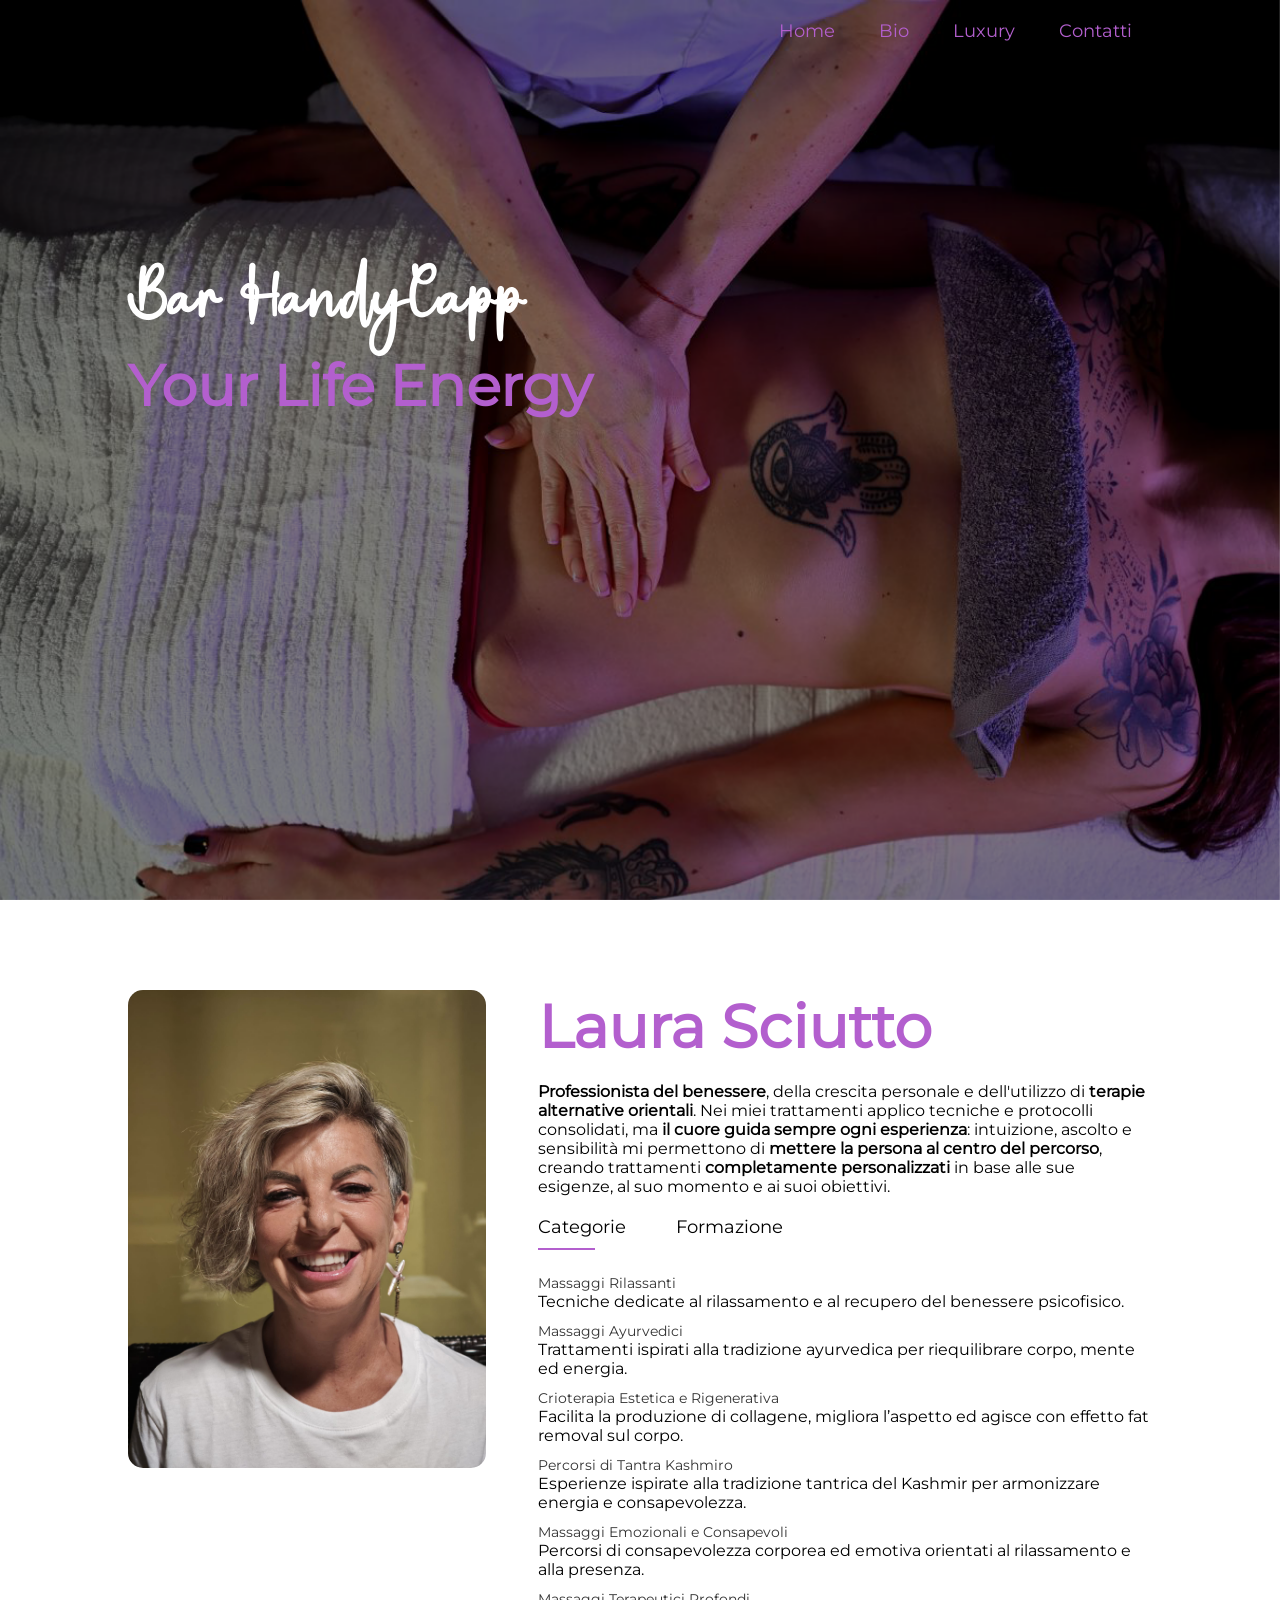
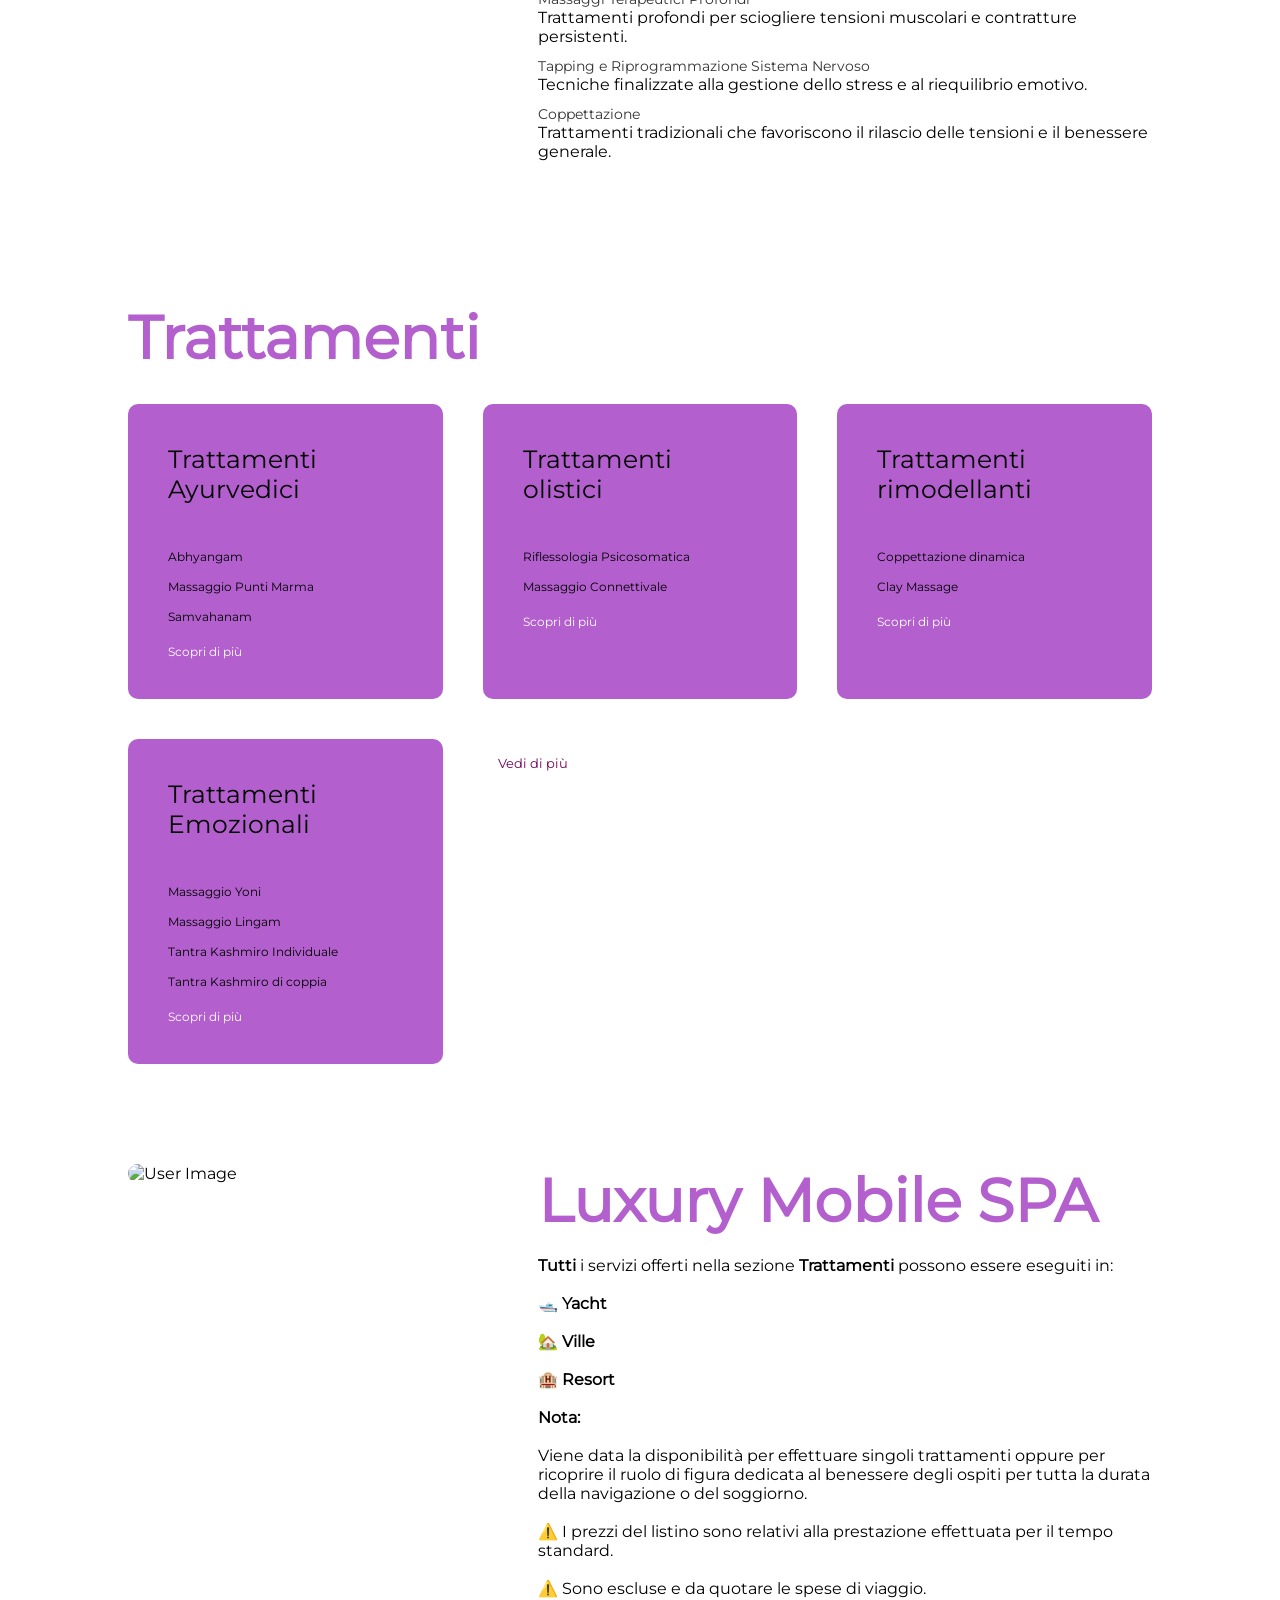
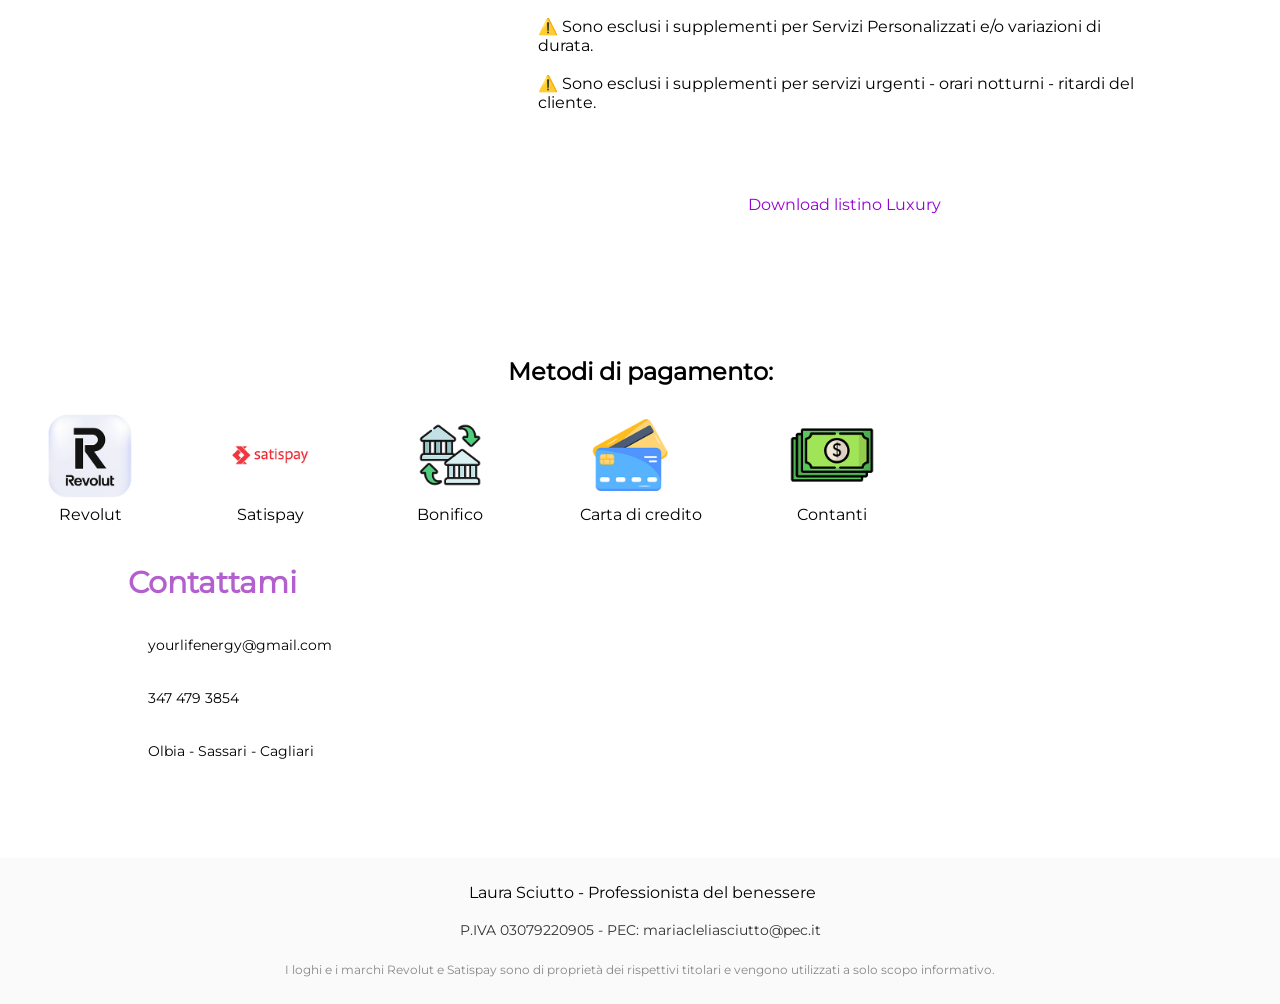
==== index.html @ 8a3b41c1 "w/ on homepage" ====
<!DOCTYPE html>
<html lang="en">
<head>
    <meta charset="UTF-8">
    <meta http-equiv="X-UA-Compatible" content="IE=edge">
    <meta name="viewport" content="width=device-width, initial-scale=1.0">
    <title>Your Life Energy</title>
    <link rel="stylesheet" href="style.css">
        
    

    <link rel="icon" type="image/png" href="Images/favicon_1.png"> 

    <!---  Icona Handycapp da inserire.    ------->




    

    <script src="https://kit.fontawesome.com/42a675b1a0.js" crossorigin="anonymous"></script>

    <!-----https://script.google.com/macros/s/AKfycbwk-vbpH_SJFjrexmiQl9piEc8U6StW-7xg4EYMIU-iuVLz2i0ReLtPKDWMqQ10nGd_sg/exec------->
</head>

<body>

  <!----- Header Start --------->
    <div id="header1">

        <!-- immagine di sfondo come nell'index -->
        <img src="Images/home_edit.png" loop="infinite" alt="background animation" class="background-image" />

        <div class="container">

            <nav class="navbar">
                <img src=" class=" alt="">
                <ul id="sidemenu">
                    <li><a href="index.html">Home</a></li>
                    <li><a href="index.html#about">Bio</a></li>
                    <li><a href="index.html#portfolio">Luxury</a></li>



                    <li><a href="#contact">Contatti</a></li>
                    <i class="fa-solid fa-xmark" onclick="closemenu()" "></i>
                </ul>
                <i class="fa-solid fa-bars" onclick="openmenu()"></i>
            </nav>

            <!-- titolo identico all'index con stessi font -->
            <div class="header-text">
                <p class="z10"></p>
                <h1 class="z10">
                    <span class="natural-title">Bar HandyCapp</span>
                    <span class="life-energy">Your Life Energy<br></span><br>
                </h1>
            </div>

        </div>

    </div>
    <!----- Header End --------->



                    <div id="about">
                        <div class="container">
                            <div class="row">
                                <div class="about-col-1">
                                    <img src="Images/laura.jpeg" alt="User Image">
                                </div>
                                <div class="about-col-2">
                                    <h1 class="subtitle">Laura Sciutto</h1> <br>
                                    <p>

<p><strong>Professionista del benessere</strong>, della crescita personale e dell'utilizzo di <strong>terapie alternative orientali</strong>. Nei miei trattamenti applico tecniche e protocolli consolidati, ma <strong>il cuore guida sempre ogni esperienza</strong>: intuizione, ascolto e sensibilità mi permettono di <strong>mettere la persona al centro del percorso</strong>, creando trattamenti <strong>completamente personalizzati</strong> in base alle sue esigenze, al suo momento e ai suoi obiettivi.</p>









                                    </p>
                                    <div class="tab-titles">
                                        <p class="tab-links active-link" onclick="opentab('skills')">Categorie</p>
                                        <!---
                                        <p class="tab-links" onclick="opentab('experience')">Esperienza</p>
                                            --->

                                        <p class="tab-links" onclick="opentab('education')">Formazione</p>
                                    </div>
                                    <div class="tab-contents active-tab" id="skills">
                                        <ul>
                                            <li><span>Massaggi Rilassanti</span><br>Tecniche dedicate al rilassamento e al recupero del benessere psicofisico.</li>
                                            
                                            <li><span>Massaggi Ayurvedici</span><br>Trattamenti ispirati alla tradizione ayurvedica per riequilibrare corpo, mente ed energia.</li>
                                            <li><span>Crioterapia Estetica e Rigenerativa</span><br>Facilita la produzione di collagene, migliora l’aspetto ed agisce con effetto fat removal sul corpo.</li>

                                        <li><span>Percorsi di Tantra Kashmiro</span><br>Esperienze ispirate alla tradizione tantrica del Kashmir per armonizzare energia e consapevolezza.</li>
                                            <li><span>Massaggi Emozionali e Consapevoli</span><br>Percorsi di consapevolezza corporea ed emotiva orientati al rilassamento e alla presenza.</li>
                                            <li><span>Massaggi Terapeutici Profondi</span><br>Trattamenti profondi per sciogliere tensioni muscolari e contratture persistenti.</li>
                                            <li><span>Tapping e Riprogrammazione Sistema Nervoso</span><br>Tecniche finalizzate alla gestione dello stress e al riequilibrio emotivo.</li>
                                            <li><span>Coppettazione</span><br>Trattamenti tradizionali che favoriscono il rilascio delle tensioni e il benessere generale.</li>


                                        </ul>
                                    </div>
                                 <!---   <div class="tab-contents" id="experience">
                                        <ul>
                                            <li><span>UI / UX</span><br>Video Making per 1, 2, 3</li>
                                            <li><span>Game Development</span><br>Sviluppo standalone di X titolo / App Interfaces</li>
                                            <li><span>Video Making</span><br>Designing Web / jhdfagajhfgb </li>
                                        </ul>
                                    </div>

                                    ---->
                                    <div class="tab-contents" id="education">
                                        <ul>
                                            <li><span>Accademia Yoga Scuola Olistica Ananda Ashram, Milano</span><br>Operatore Olistico Ayurvedico, 2024</li>
                                            <li><span>Scuola Professionale di Massaggi DIABASI, Udine</span><br>Attestato Massaggio Thailandese Tradizionale e Thai Oil, 2022</li>
                                            <li><span>Accademia Oligenesi, Reggio Emilia</span><br>Attestato di Riﬂessologia Psicosomaca, 2023</li>
                                            <li><span>Azienda ZoneRiﬂesse di formazione olisca, Vicenza</span><br>Attestato di Massaggio Connettivale come terapia Riﬂessogena, 2023</li>
                                            <li><span>Accademia di Kinesiologia & Institute of Cyberkinetics, Milano</span><br>Diploma di Kinesiologia, 2023 </li>
                                            <li><span>Dr.ssa Barbara Zanardo, Lecco</span><br>Attestato di Formazione come Lettore di Registri Akashici, di Primo e Secondo Livello, 2023</li>
                                            <li><span>Centro Formativo Venicia da Costa, Milano</span><br>Attestato per la Pratica di Legnoterapia, 2025</li>
                                            <li><span>Accademia italiana Massaggi, Milano</span><br>Attestato di Operatore con il metodo della Coppettazione, 2025</li>

                                            <li><span>Istituto Maithuna, Anghiara</span><br>Corsi di Formazione Tantra, 2025</li>

                                            <li><span>Istituto Animalistica di Anna La Malfa, Genova</span><br>Attestato di Art of Touch Massaggio Tantrico, 2025</li>
                                            <li><span>Accademia Alberto Valenza, Roma </span><br>Attestato di Operatore Clay Massage, 2025</li>
                                            <li><span>BMV Academy, Milano</span><br>Attestato di Body Girl Transformation Coach del Metodo Lumat, 2025</li>
                                            <li><span>Clinica Salubrious della Dr.ssa Sheena Dhaneesh a Vatkala, India</span><br>Attestato Punti Marma, 2026</li>

                                        </ul>
                                    </div>
                                </div>
                            </div>
                        </div>
                    </div>



                    <!----- // Services   ----->
                    <div id="services">
                        <div class="container">
                            <h1 class="subtitle">Trattamenti</h1>
                            <div class="services-list">
                    

                                <div>
                                    <i class="fa-solid fa-spa"></i>
                                    <h2>Trattamenti Ayurvedici</h2>
                                    <p>
                                        <span><br>Abhyangam</span><br />
                                          <span><br>Massaggio Punti Marma</span><br />

                                        <span><br>Samvahanam</span>

                                    



                                    </p>
                                    <a href="pages/trattamentiayurvedici1.html">Scopri di più</a>
                                </div>

                                <div>
                                    <i class="fa-solid fa-oil-can"></i>
                                    <h2>Trattamenti olistici</h2>
                                    <p>
                                        
                                         <span><br>Riflessologia Psicosomatica</span><br />

                                        <span><br>Massaggio Connettivale</span><br />



                                    </p>
                                            <a href="pages/trattamentiolistici.html">Scopri di più</a>                                
                                        </div>


                                <div>
                                    <i class="fa-solid fa-shapes"></i>
                                    <h2>Trattamenti rimodellanti</h2>
                                    <p>
                                        
                                        <span><br>Coppettazione dinamica</span><br />

                                        <span><br>Clay Massage</span>



                                    </p>
                                    <a href="pages/trattamentirimodellanti.html">Scopri di più</a>
                                </div>



                                 <div>
                                    <i class="fa-solid fa-heart"></i>
                                    <h2>Trattamenti Emozionali</h2>
                                    <p>
                                        <span><br>Massaggio Yoni</span><br />
                                        <span><br>Massaggio Lingam</span><br />
                                        <span><br>Tantra Kashmiro Individuale</span><br />
                                        <span><br>Tantra Kashmiro di coppia</span><br />
                                        

                                        
                                    
                                       
                               



                                    </p>
                                    <a href="pages/trattamentiemozionali.html">Scopri di più</a>
                                </div>


                                <a href="pages/services.html"> <button class="btn btn2">Vedi di più</button></a>
                            </div>
                        </div>
                    </div>

                          

                     <div id="portfolio">
                        
                        <div class="container">
                        <!--- <h1 class="subtitle">Trattamenti</h1> <br>   --->

                            <div class="row">
                                <div class="about-col-1">
                                <!----    <img src="https://media4.giphy.com/media/v1.Y2lkPTc5MGI3NjExMDM2b2tpdm4yOGtpNjM2ajllaDZjdzZzNHp0YTQ0NGMwZ3F0ZmhsYiZlcD12MV9pbnRlcm5hbF9naWZfYnlfaWQmY3Q9Zw/cVSvT9LBbPFaJhjDbG/giphy.gif" alt="User Image"> --->
                                <img src="https://media0.giphy.com/media/v1.Y2lkPTc5MGI3NjExMnRvempqcW9yYzNmdWs5ZzNkcnY0MnE2Y3lvOG45enZxNmZnMDY5ZCZlcD12MV9pbnRlcm5hbF9naWZfYnlfaWQmY3Q9Zw/8rpeqB1r9T0OQZ7Vj2/giphy.gif" alt="User Image">

                                </div>
                                <div class="about-col-2">
                                    <h1 class="subtitle">Luxury Mobile SPA</h1> <br>
                                    <p>

<p><strong>Tutti</strong> i servizi offerti nella sezione <strong>Trattamenti</strong> possono essere eseguiti in: <br><br>
🛥️ <strong>Yacht</strong><br><br>
🏡 <strong>Ville </strong><br><br>
🏨 <strong>Resort</strong><br><br>

        <div class="massage-section"><strong>Nota:</strong></div> <br>
        Viene data la disponibilità per effettuare singoli trattamenti oppure per ricoprire il ruolo di figura dedicata al benessere degli ospiti per tutta la durata della navigazione o del soggiorno. <br><br>

                <div class="massage-content">
⚠️ I prezzi del listino sono relativi alla prestazione effettuata per il tempo standard.<br><br>
⚠️ Sono escluse e da quotare le spese di viaggio.<br><br>
⚠️ Sono esclusi i supplementi per Servizi Personalizzati e/o variazioni di durata.<br><br>
⚠️ Sono esclusi i supplementi per servizi urgenti - orari notturni - ritardi del cliente.<br><br>



                                     <a href="/PDF/Brochure Trattamenti Luxury.pdf" download class="btn">Download listino Luxury</a>


        </div>
          








</p>

</p>
                             
                           
                                 <!---   <div class="tab-contents" id="experience">
                                        <ul>
                                            <li><span>UI / UX</span><br>Video Making per 1, 2, 3</li>
                                            <li><span>Game Development</span><br>Sviluppo standalone di X titolo / App Interfaces</li>
                                            <li><span>Video Making</span><br>Designing Web / jhdfagajhfgb </li>
                                        </ul>
                                    </div>

                                    ---->
                             
                                </div>
                            </div>
                        </div>
                    </div>






                             <!-- Software Slideshow --> 
                              <br>    
                <footer>
                    <section>
                    <div class="footer-links">
                        <h1 class="footer h2 ">Metodi di pagamento:</h1><br>
                    </div>
                    <!-- slide animata di immagini --> 
                    <div class="scrolling-container">
                      <div class="scrolling-track">
                        <div class="image-item">
                          <img src="Icons/Revolut-1.png" alt="1" />
                          Revolut
                        </div>
                        <div class="image-item" data-tooltip="Descrizione 2">
                            <img src="Icons/satispay-logo-1.png" alt="1" />
                            Satispay
                            
                        </div>
                        <div class="image-item" data-tooltip="Descrizione 3">
                            <img src="Icons/bank-transfer-2.png" alt="1" />
                           Bonifico
                        </div>
                        <!-- Duplicato per loop fluido -->
                        <div class="image-item" data-tooltip="Descrizione 1">
                            <img src="Icons/atm-card-1.png" alt="1" />
                            Carta di credito
                        </div>
                        <div class="image-item" data-tooltip="Descrizione 2">
                            <img src="Icons/dollar-1.png" alt="1" />
                            Contanti
                            
                        </div>
                      
                      </div>
                    </div>
            
                    
                  </section>
                  </footer>
<!------
                   

                    <div id="portfolio">
                        <div class="container">
                            <h1 class="subtitle">Programmi</h1>
                            <div class="work-list">
                                <div class="work">
                                    <img src="https://media0.giphy.com/media/v1.Y2lkPTc5MGI3NjExNzNod2lnenJ6Nzc5MDE4bmp0dWlta3dkYXh3NGNldWduMWFyazh0eCZlcD12MV9pbnRlcm5hbF9naWZfYnlfaWQmY3Q9Zw/NAonDNXoRM4BVS7SyS/giphy.gif">
                                    <div class="layer">
                                        <h3>Simbiotic Echoes</h3>
                                        <p>Installazione Interattiva</p>
                                        <a href="/pages/simbiotic-echoes.html"><i class="fa-solid fa-eye"></i></a>
                                    </div>
                                </div>
                                <div class="work">
                                    <img src="https://media0.giphy.com/media/v1.Y2lkPTc5MGI3NjExd2puY3B6ZmwxbTZ4bWczczdtZ2lhdmw1MWlucmxmZnNwZTE1Z3F0byZlcD12MV9pbnRlcm5hbF9naWZfYnlfaWQmY3Q9Zw/WAhe5kvEyuHBqxwzqY/giphy.gif">
                                    <div class="layer">
                                        <h3>Progetto ICARUS</h3>
                                        <p>Oggetto Interattivo</p>
                                        <a href="/pages/icarus-project.html"><i class="fa-solid fa-eye"></i></a>

                                    </div>
                                </div>
                                <div class="work">
                                    <img src="https://media0.giphy.com/media/v1.Y2lkPTc5MGI3NjExZjg1MXcwMzZzbzA2b3UwazVwZ2tuOXc4aGRvM2ZmMzFjaHkzZWVvMCZlcD12MV9pbnRlcm5hbF9naWZfYnlfaWQmY3Q9Zw/kfnCq2CClzSy2XgJ6Z/giphy.gif">
                                    <div class="layer">
                                        <h3>SAMURAI VR</h3>
                                        <p>Progetto su Meta Quest 2</p>
                                        <a href="/pages/samurai-vr.html"><i class="fa-solid fa-eye"></i></a>

                                    </div>
                                </div>


                                  <div class="work">
                                    <img src="https://media0.giphy.com/media/v1.Y2lkPTc5MGI3NjExZjg1MXcwMzZzbzA2b3UwazVwZ2tuOXc4aGRvM2ZmMzFjaHkzZWVvMCZlcD12MV9pbnRlcm5hbF9naWZfYnlfaWQmY3Q9Zw/kfnCq2CClzSy2XgJ6Z/giphy.gif">
                                    <div class="layer">
                                        <h3>SAMURAI VR</h3>
                                        <p>Progetto su Meta Quest 2</p>
                                        <a href="/pages/samurai-vr.html"><i class="fa-solid fa-eye"></i></a>

                                    </div>
                                </div>


                             <div class="work">
                                    <img src="https://media3.giphy.com/media/v1.Y2lkPTc5MGI3NjExMjNtZ3M2aXIzNW5tZWQ1ZjdvY3c0c29qeTB5ZHlxZnJqODBiaWk5NyZlcD12MV9pbnRlcm5hbF9naWZfYnlfaWQmY3Q9Zw/fHIVKLvASQGaeFILGX/giphy.gif">
                                    <div class="layer">
                                        <h3>Once Upon a Planet</h3>
                                        <p>Gioco 2D</p>
                                        <a href="index13.html"><i class="fa-solid fa-eye"></i></a>

                                    </div>
                                </div>
              
                            


                         

                            </div>
                            <!----- // Button  
                            <a href="/pages/portfolio.html" class="btn">Scopri di più</a>
                        <!----    <a href="#header1" class="btn">Torna su</a>   ----->

                        </div>
                    </div>




    
   

                    <!----- // Contact   ----->
                    <!----- // Contact left  ----->

                    <div id="contact">
                        <div class=" container">
                            <div class="row">
                                <div class="contact-left">
                                    <h1 class="subtitle subtitle3">Contattami</h1>
                                    <p><i class="fa-solid fa-envelope"></i> <a class="btnphone" href="mailto:yourlifenergy@gmail.com">yourlifenergy@gmail.com</a></p>
                                    <p><i class="fa-brands fa-whatsapp"></i><a class="btnphone" href="https://wa.me/3474793854"target="_blank">347 479 3854</a></p>


                                      <p><i class="fa-solid fa-location-dot"></i> <a class="">Olbia - Sassari - Cagliari</a></p>

                                    <div class="social-icons">
                                        <a href="https://www.facebook.com/maria.sciutto?locale=it_IT"><i class="fa-brands fa-facebook"></i></a>
                                    <!---    <a href=""><i class="fa-brands fa-twitter"></i></a>  -->
                                        <a href="https://www.instagram.com/laurettasciutto/"><i class="fa-brands fa-instagram"></i></a>
                                     <!----  <a href="https://www.linkedin.com/in/fausto-rabatti-758404223/"><i class="fa-brands fa-linkedin"></i></a> --->

                                    </div>

                                    <i class=""></i>
                                    <!----- //file download button (optional) ----->
                                    <!----- <a href="Images/work-3.png" download class="btn btn2">Download</a> ----->
                                </div>

                                <!----- // Contact right  ----->
                                <!---
                                <div class="contact-right">
                                    <form>
                                        <input type="text" name="Name" placeholder="Your Name" required>
                                        <input type="email" name="email" placeholder="Your E-mail" required>
                                        <textarea name="Message" rows="6" placeholder="Your Message"></textarea>
                                        <button type="submit" class="btn btn2">Submit</button>
                                    </form>
                                </div>
                                ---->
                          
                            </div>

                        </div>



                   

                     <div class="copyright">
    <p><i class="fa-solid fa-spa"></i> Laura Sciutto - Professionista del benessere</p> 
    <br>
    <span class="dati-contatto">P.IVA 03079220905 - PEC: mariacleliasciutto@pec.it</span>
    <br>
    <span class="disclaimer-marchi">I loghi e i marchi Revolut e Satispay sono di proprietà dei rispettivi titolari e vengono utilizzati a solo scopo informativo.</span>
</div>
                    

                        
                    

                    </div>
                    <!----- // Fine Contact   ----->





                    <!----- // Script change tab   ----->
                    <script>
                        var tablinks = document.getElementsByClassName("tab-links");
                        var tabcontents = document.getElementsByClassName("tab-contents");

                        function opentab(tabname) {
                            for (tablink of tablinks) {
                                tablink.classList.remove("active-link");
                            }

                            for (tabcontent of tabcontents) {
                                tabcontent.classList.remove("active-tab");
                            }

                            event.currentTarget.classList.add("active-link");
                            document.getElementById(tabname).classList.add("active-tab");
                        }
                    </script>

                    <script>

                        var sidemenu = document.getElementById("sidemenu");
                        function openmenu() {
                            sidemenu.style.right = "0";


                        }
                        function closemenu() {
                            sidemenu.style.right = "-200px";

                           
                        }


                    </script>


   


</body>
</html>
---- style.css ----
@font-face {
    font-family: 'Billabong';
    src: url('Fonts/billabong/Billabong.otf') format('opentype');
    font-weight: normal;
    font-style: normal;
}

@font-face {
    font-family: 'Montserrat';
    src: url('Fonts/Montserrat/static/Montserrat-Regular.ttf') format('woff2');
    font-weight: 400;
    font-style: normal;
}

* {
	margin: 0;
	padding: 0;
	font-family: 'Montserrat', sans-serif;
	
	box-sizing: border-box;
}
html 
{

scroll-behavior: smooth;

}

body {
	background: #ffffff;
	color: #000000;
	
}

@keyframes fadeInUp {
	from {
		opacity: 0;
	}

	to {
		opacity: 1;
	}
}

.custom-slideshow {
	position: relative;
	max-width: 800px;
	margin: auto;
	z-index: 1;
  }
  
  .custom-slideshow .custom-slide {
	display: none;
  }
  
  .custom-slideshow .custom-slide img {
	width: 100%;
	vertical-align: middle;
  }
  
  .custom-slideshow .custom-prev,
  .custom-slideshow .custom-next {
	cursor: pointer;
	position: absolute;
	top: 50%;
	transform: translateY(-50%);
	padding: 16px;
	color: white;
	font-weight: bold;
	font-size: 18px;
	background-color: rgba(0, 0, 0, 0.5);
	user-select: none;
	z-index: 10;
  }
  
  .custom-slideshow .custom-prev {
	left: 0;
	border-radius: 0 3px 3px 0;
	transition: background-color 0.3s ease, color 0.3s ease;

  }
  .custom-slideshow .custom-prev:hover,
.custom-slideshow .custom-next:hover {
  background-color: rgba(255, 255, 255, 0.8);
  color: rgb(0, 0, 0);
}
  
  .custom-slideshow .custom-next {
	right: 0;
	border-radius: 3px 0 0 3px;
  }

      #slide-info {
      margin-top: 1em;
      font-family: sans-serif;
    }
    #slide-subtitle {
      font-size: 1em;
      color: #888888;
      margin-bottom: 0.2em;
    }
    #slide-description {
      font-size: 1.2em;
      font-weight: bold;
	  margin-right: auto;
	  margin-left: auto;
    }
	.slide-description p {
  line-height: 1.5;
  max-width: 600px;
  margin-bottom: 1em;
}



.background-image {
	z-index: 0;
	position: absolute;
	width: 100%;
	height: 100%;
	object-fit: cover;
	opacity: 0;
	animation: fadeInUp 1.5s both;
}

.z10 {
	position: relative;
	z-index: 1;

}

.header-text h1 span.natural-title {
    font-family: 'Billabong', 'Yellowtail', cursive;
    font-size: 1.1em;
    display: block;
    color: #ffffff;
    letter-spacing: 2px;
}

.header-text h1 span.life-energy {
	font-family: 'Montserrat';

    font-size: 0.95em;
    display: block;
    color: #b35fce;
    margin-top: 8px;
    outline: none;
    border-bottom: 1px dashed transparent;
    transition: border-color 0.3s;
    cursor: text;
}

#header1 {
	width: 100%;
	height: 100vh;
	background-size: cover;
	background-position: center;
}
#header2 {
	width: 100%;
	height: 100vh;
	background-size: cover;
	background-position: center;
}
#header3 {
	width: 100%;
	height: 100vh;
	background-size: cover;
	background-position: center;
}
.container {
	padding: 10px 10%;

}

nav {
	display: flex;
	align-items: center;
	justify-content: space-between;
	position: relative;
	flex-wrap: wrap;
}

.logo
{
	width: 140px;

}
nav ul li
{
	display: inline-block;
	list-style: none;
	margin: 10px 20px;

}
	nav ul li a
	
	{
		color: #b35fce;
		text-decoration: none;
		font-size: 18px;
		position: relative;

	}
		nav ul li a::after
		{
content: '';
width: 0;
height: 2px;
background: #ffffff;
position: absolute;
left: 0;
bottom: -12px;
transition: 0.3s;
		}
		nav ul li a:hover::after
		
		{
width: 100%;

		}
.header-text
{
	margin-top: 20%;
	font-size: 28px;

}
	.header-text h1 {
		font-size: 60px;
		margin-top: 20px;
		margin-left: 0px;
	}

	.header-text h1 span {
		color: #90108a;
	}

.header1-text {
	margin-top: 20%;
	font-size: 28px;
}
	.header1-text h1 {
		font-size: 60px;
		margin-top: 20px;
		margin-left: 0px;
	}

		.header1-text h1 span {
			color: #000000;
			
		}


.header2-text {
	margin-top: 20%;
	font-size: 28px;
}

	.header2-text h1 {
		font-size: 60px;
		margin-top: 20px;
		margin-left: 0px;
	}

		.header2-text h1 span {
			color: #5b5b5b;
			
		}

#about
{
	padding: 80px 0;
	color: #000000;



}
.row
{
	display: flex;
	justify-content: space-between;
	flex-wrap: wrap;

}
.about-col-1
{
	flex-basis: 35%;
}
.about-col-1 img
{
	width: 100%;
	border-radius: 15px;

}
.about-col-2 
{
	//padding: 50px 0;
	flex-basis: 60%;

}
.subtitle

{
	font-size: 60px;
	font-weight: 600;
	color: #b35fce;

}
.tab-titles
{
display: flex;
margin: 20px 0 35px;

}
.tab-links
{
	margin-right: 50px;
	font-size: 18px; 
	font-weight: 500;
	cursor: pointer;
	position: relative;
}

	.tab-links::after
	{
		content: '';
		width: 0;
		height: 2px;
		background: #b35fce; 
		position: absolute;
		left: 0;
		bottom: -12px;
		transition: 0.3s;
	}
.tab-links.active-link::after 
{
	width: 65%;

}
.tab-contents ul li
{
	list-style: none;
	margin: 10px 0;
}
.tab-contents ul li span {
		color: #343434;

		font-size: 14px;
	}
.tab-contents
{
	display: none;

}
.tab-contents.active-tab {
		display: block; 

	}

/*/--------   services*/

#services
{
	padding: 30px 0; 

}

.services-list
{
	display: grid; 
	grid-template-columns: repeat(auto-fit, minmax(250px,1fr));
	grid-gap: 40px;
	margin-top: 30px;

}
	.services-list div {
	    background: #b35fce;
		padding: 40px;
		font-size: 12px;
		font-weight: 300;
		border-radius: 10px;
		transition: background 0.5s, transform 0.5s;
	}
	.services-list div i
	{
		font-size: 28px;
		margin-bottom: 30px;
		

	}
		.services-list div h2
		{
			font-size: 25px;
			font-weight: 500;
			margin-bottom: 30px;
		}
		.services-list div a
		{
			text-decoration:none; 
			color: #ffffff;
			font-size: 12px;
			margin-top: 20px;
			display: inline-block;

		}
		.services-list div:hover {

		background: #9403d2;
		color:#ffffff;
			transform: translateY(-15px);
		}
		.services-list div img 
		{

			transform: scale(1.3);
		}
		/*/--------   portfolio ---- work*/
		#portfolio {
			padding: 50px 0;
		}


		.massage-card,
.massage-card * {
    box-sizing: border-box;
}

/* BLOCCA MARGINI IMPAZZITI */
.massage-card p,
.massage-card div {
    margin-top: 0;
    margin-bottom: 8px;
}

/* EVITA SPACING VERTICALE ECCESSIVO */
.massage-card {
    line-height: 1.45;
}

/* BR NON DEVE CREARE SPAZIO VISIVO */
.massage-card br {
    line-height: 0;
}





.work-list {
	display: grid;
	grid-template-columns: repeat(auto-fit, minmax(250px,1fr));
	grid-gap: 40px;
	margin-top: 50px;
}
.work
{
	border-radius: 10px;
	position: relative;
	overflow: hidden;
	
}
	.work img
	{
		width: 100%;
		border-radius: 10px;
		display: block;
		transition: transform 0.5s;
	}
.layer
{
	width: 100%;
	height: 0%;
	background: linear-gradient(rgba(0,0,0,0.6), #5b5b5b);
	border-radius: 10px;
	position: absolute;
	left: 0;
	bottom: 0;
	overflow: hidden;
	display: flex;
	align-items: center;
	justify-content: center;
	flex-direction: column;
	padding: 0 40px;
	text-align:center;
	font-size: 14px;
	transition: height 0.3s;
}
.layer h3
{
	font-weight: 500;
	margin-bottom: 20px;


}
.layer a
{
	margin-top: 20px;
	color: #ff0000;
	text-decoration: none;
	font-size: 18px;
	line-height: 60px;
	background: #000000;
	width: 60px;
	height: 60px;
	border-radius: 50%;
	opacity: 85%;
	text-align: center;
}
.work:hover img
{
	transform: scale(1.3);

}

.work:hover .layer 
{
	height: 100%;

}
/*/--------   Buttons*/

.btn 
{
display: block;
margin: 50px auto;
width: fit-content;
border: none;
//border: 1px solid #b6ff00;
padding: 14px 50px;
border-radius: 6px;
text-decoration:none;
color: #9403d2;
transition: background 0.3s;
}



	.btn:hover
	{
		
		background: none;
		text-decoration:underline;
	}

	.btn.btn1 {
		display: outline-block;
		background: none;
		color: #5d33b7;
		border: none;
		margin-top: -20px;
		transition: transform 0.5s;
	}

		.btn.btn1:hover {
			display: inline-block;
			transform: translateY(-1px);
		}

	.btn.btn2 {
		display: inline-block;
		background: none;
		border: none;
		transition: transform 0.5s;
		margin-top: 2px;
		margin-left: -35px;
		color:#750258;
	}

		.btn.btn2:hover {
			display: inline-block;
			transform: translateY(-1px);
			background: none;
			border-radius: 60px;
		}
.form .btn2 {
	padding: 14px 60px;
	font-size: 18px;
	margin-top: 5px;
	cursor: pointer;

}

.btnphone 
{
	color: #000000;
border: none;
//border: 1px solid #b6ff00;

border-radius: 6px;
text-decoration:none;
transition: background 0.3s;


}
.btnphone:hover
{
	color: #c205a3;
	background: none;
	text-decoration:underline;
}


/*/-------- Contact ----------*/
.subtitle.subtitle3 
{
	font-size: 30px;
	color: #b35fce;

}
.contact-left 
{
	font-size: 14px;
	flex-basis: 35%;

}
.contact-left p
{

	margin-top: 35px;
}
	.contact-left p i {
		color: #000000;
		margin-right: 20px;
		font-size: 14px;
	}
.contact-right
{

	flex-basis: 60%;
	
}
.contact-right form
{
	width: 100%;

}
form input, form textarea

{
	width: 100%;
	border: 0;
	outline: none;
	background: #1e1e1e;
	padding: 15px;
	margin: 10px 0;
	color: #ffffff;
	font-size: 14px;
	border-radius: 6px;

}


.social-icons
{
	margin-top: 30px;
	margin-bottom: 20px;

}
.social-icons a {
	text-decoration: none;
	font-size: 20px;
	margin-right: 15px;
	color:#464646;
	display: inline-block;
	transition: transform 0.5s;
}
	.social-icons a:hover
	{
		color: #d900c3;
		transform: translateY(-5px);

		
	}

.copyright {
	width: 100%;
	text-align: center;
	padding: 25px 0;
	background: #fafafa;
	font-weight:300;
	margin-top: 20px;
}
.copyright i 
{
	padding-right:5px;
	color: #b35fce;
;


}

.copyright .dati-contatto {
    font-size: 0.9rem;       /* Leggermente più piccolo del testo base */
    color: #333333;          /* Grigio scuro, quasi nero */
    font-weight: 500;        /* Leggermente in grassetto per leggibilità */
    display: block;          /* Assicura che vada a capo correttamente */
}

/* Stile specifico per il disclaimer legale marchi */
.copyright .disclaimer-marchi {
    font-size: 0.75rem;      /* Molto piccolo (circa 10-12px a seconda del base) */
    color: #888888;          /* Grigio medio/chiaro per non distrarre */
    font-weight: 400;        /* Peso normale */
    display: block;
    margin-top: 4px;         /* Un piccolo spazio extra di separazione opzionale */
    line-height: 1.4;        /* Migliore leggibilità anche se piccolo */
}



footer {
	position: relative;
	overflow: visible;
	text-align: center;
	
	}

.footer h2 
{
	margin-bottom: 30px;
}
	
	.scrolling-container {
	width: 100%;
	overflow-x: hidden;
	  overflow-y: hidden;
	position: relative;
	z-index: ;
	margin-bottom:30px;
	}
	
	.scrolling-track {
	display: flex;
	animation: scrollLeft 20s linear infinite;
	width: fit-content;
	}
	
	.image-item {
	position: relative;
	margin: 0 40px;
	flex-shrink: 0;
	z-index: 1;
	}
	
	.image-item img {
	height: 100px;
	width: auto;
	transition: transform 0.3s;
	display: block;
	}
	
	/* Hover zoom */
	.image-item:hover img {
	transform: scale(1.1);
	}
	
	
  
	#custom-tooltip {
	position: fixed;
	background-color: #333;
	color: rgb(142, 9, 9);
	padding: 6px 10px;
	font-size: 13px;
	border-radius: 6px;
	white-space: nowrap;
	pointer-events: none;
	opacity: 0;
	transition: opacity 0.2s ease;
	z-index: 9999;
	}
	
	#custom-tooltip::after {
	content: "";
	position: absolute;
	bottom: -6px;
	left: 50%;
	transform: translateX(-50%);
	border-width: 6px;
	border-style: solid;
	border-color: #333 transparent transparent transparent;
	}
	
	/* Animazione loop continuo */
	@keyframes scrollLeft {
	0% {
	  transform: translateX(100%);
	}
	100% {
	  transform: translateX(-100%);
	}
	}



/*/--------   Css for small screens*/

nav .fa-solid 
{

	display:none;

}
@media only screen and (max-width: 700px)
{



	#header {

	}
	.header-text
	{
		margin-top: 100%;
		font-size: 16px;
	}
	.header-text h1 
	{
		font-size: 28px;
	}
	#header1 {
	}

	.header1-text {
		margin-top: 100%;
		font-size: 16px;
	}

		.header1-text h1 {
			font-size: 28px;
		}
	#header2 
	{

	}

	.header2-text {
		margin-top: 100%;
		font-size: 16px;
	}

		.header2-text h1 {
			font-size: 28px;
		}
	nav .fa-solid {
	color: #b35fce;
		display: block;
		font-size: 25px;
		margin-top: 40px;

	}
	nav ul 
	{
	background: #ac98f7;
	opacity: 100%;
	position: fixed;
	top: 0;
	right: -200px;
	width: 150px;
	height: 100vh;
	padding-top: 250px;
	z-index: 2;
	transition: right 0.5s;
	}
	nav ul li 
	{

	display: block;
	margin: 35px;

	}
		nav ul .fa-solid 
		{

		position: absolute;
		top: 25px;
		left: 25px;
		cursor: pointer;
		
	
		}
		.subtitle 
		{
			font-size: 28px;
			
		}
		.about-col-1, .about-col-2
		{
			flex-basis: 100%;
			
		}
	.about-col-1 
	{
		margin-bottom: 30px;



	}
	.about-col-2 
	{
		font-size: 14px;


	} 
	.tab-links 
	{
		font-size: 16px;
		margin-right: 20px;

	}
	.contact-left, .contact-right 
	{
		flex-basis: 100%;


	}




	.copyright 
	{

		font-size: 10px;

	}


	    .massage-card {
        line-height: 1.35;
    }

    .massage-card p,
    .massage-card div {
        margin-bottom: 6px;
    }

    .copyright .disclaimer-marchi {
        font-size: 0.65rem;  /* Ancora più piccolo su mobile se necessario */
    
}

}

/*/-------- Close Css for small screens*/
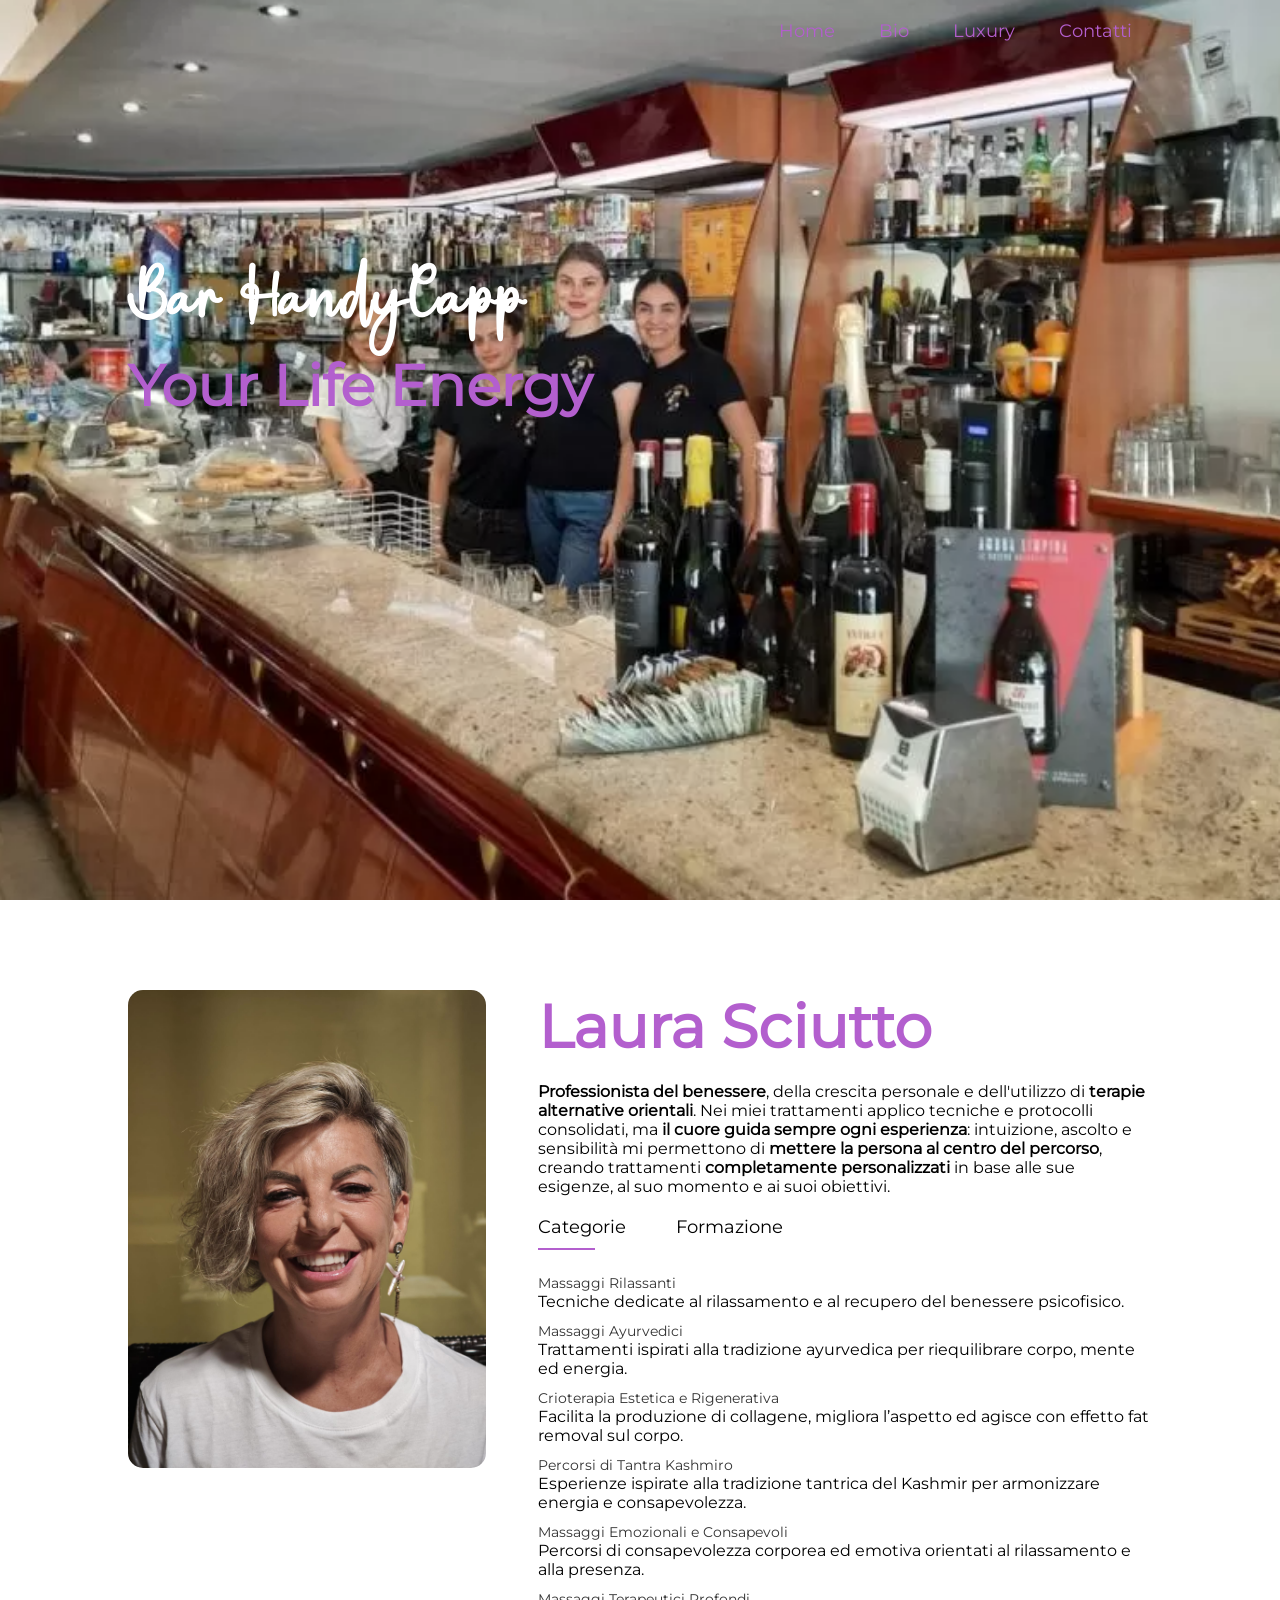
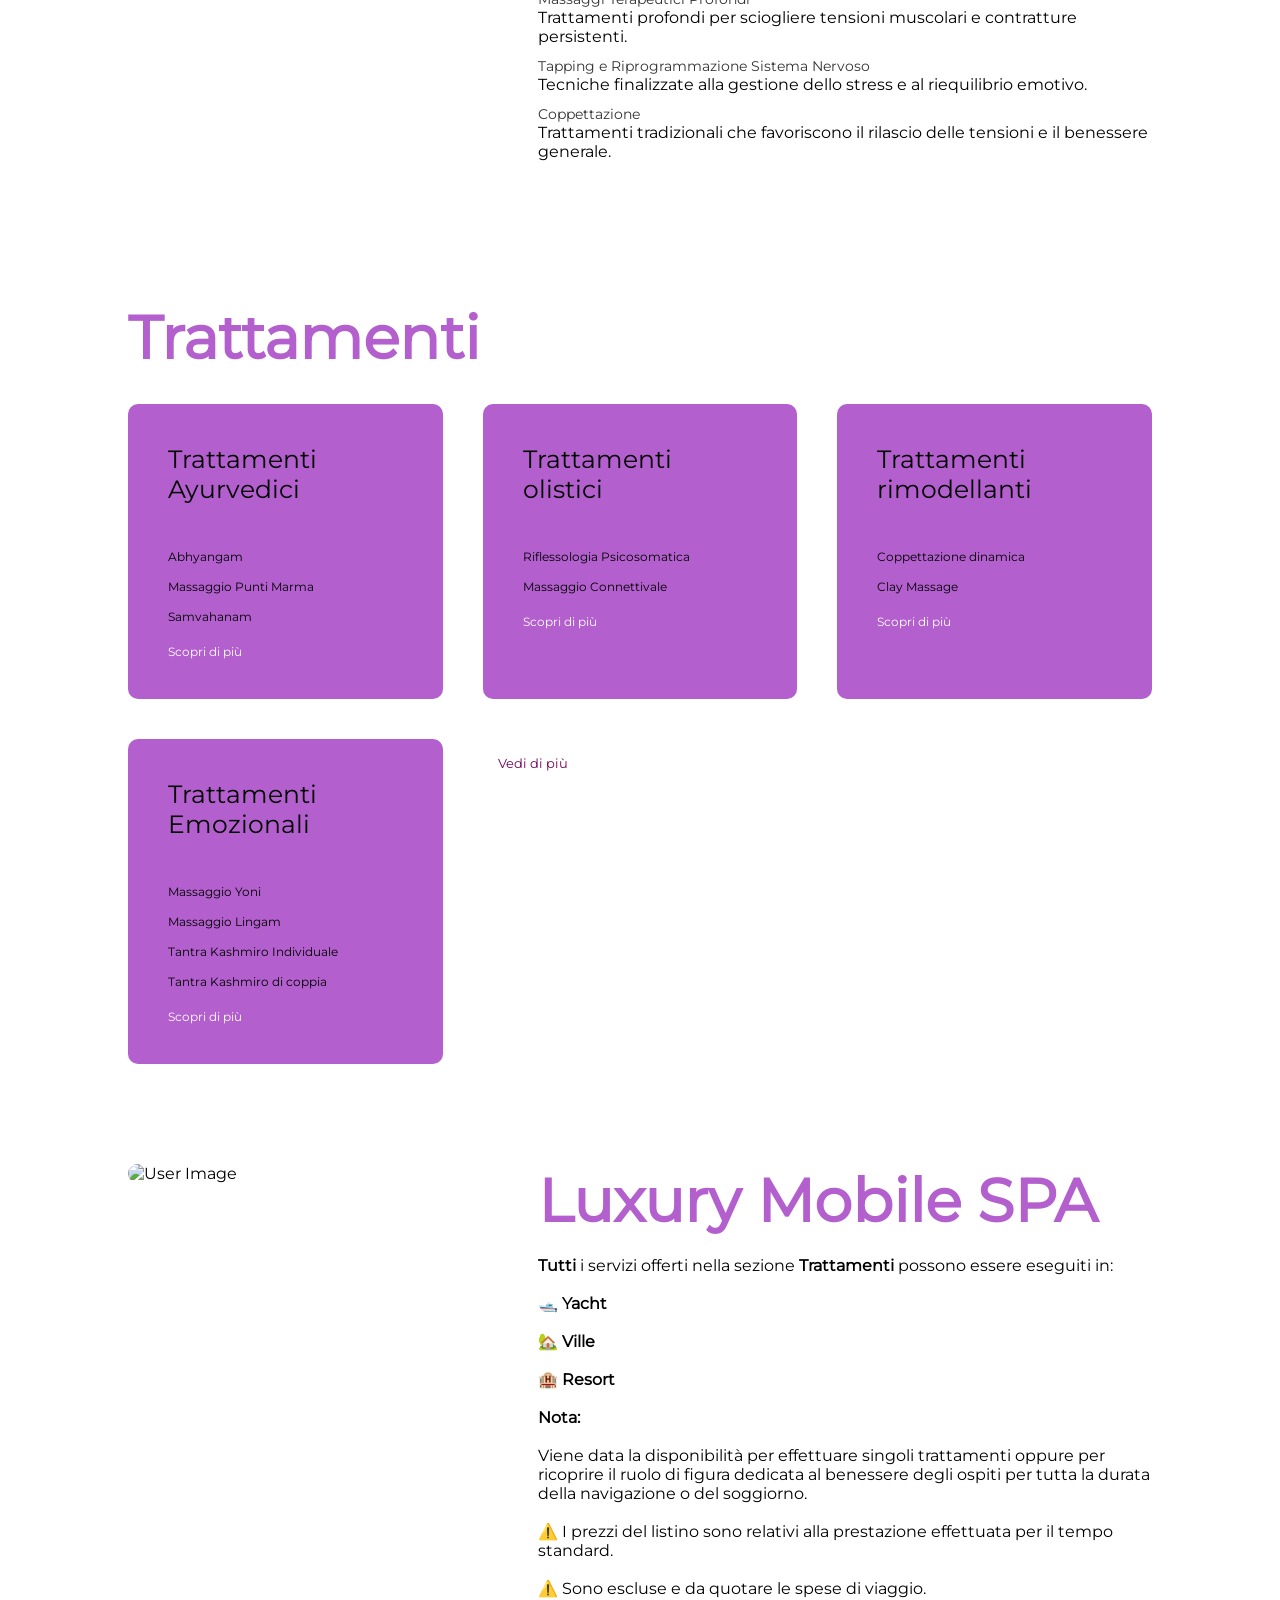
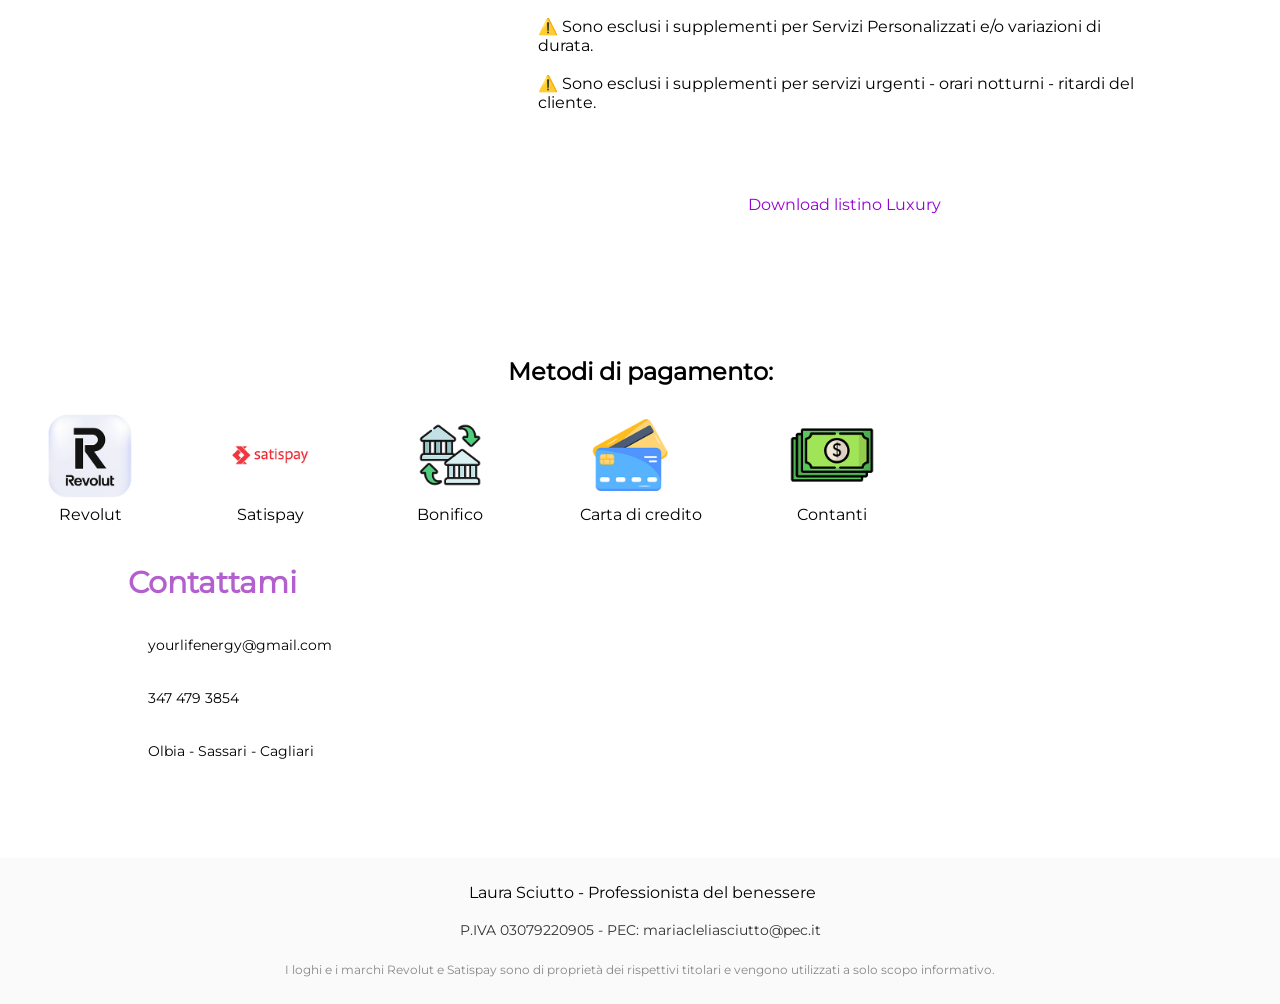
==== commit 96788b28: "editing homepage" ====
--- a/index.html
+++ b/index.html
@@ -29,7 +29,7 @@
     <div id="header1">
 
         <!-- immagine di sfondo come nell'index -->
-        <img src="Images/home_edit.png" loop="infinite" alt="background animation" class="background-image" />
+        <img src="Images/handycapp-test.png" loop="infinite" alt="background animation" class="background-image" />
 
         <div class="container">
 
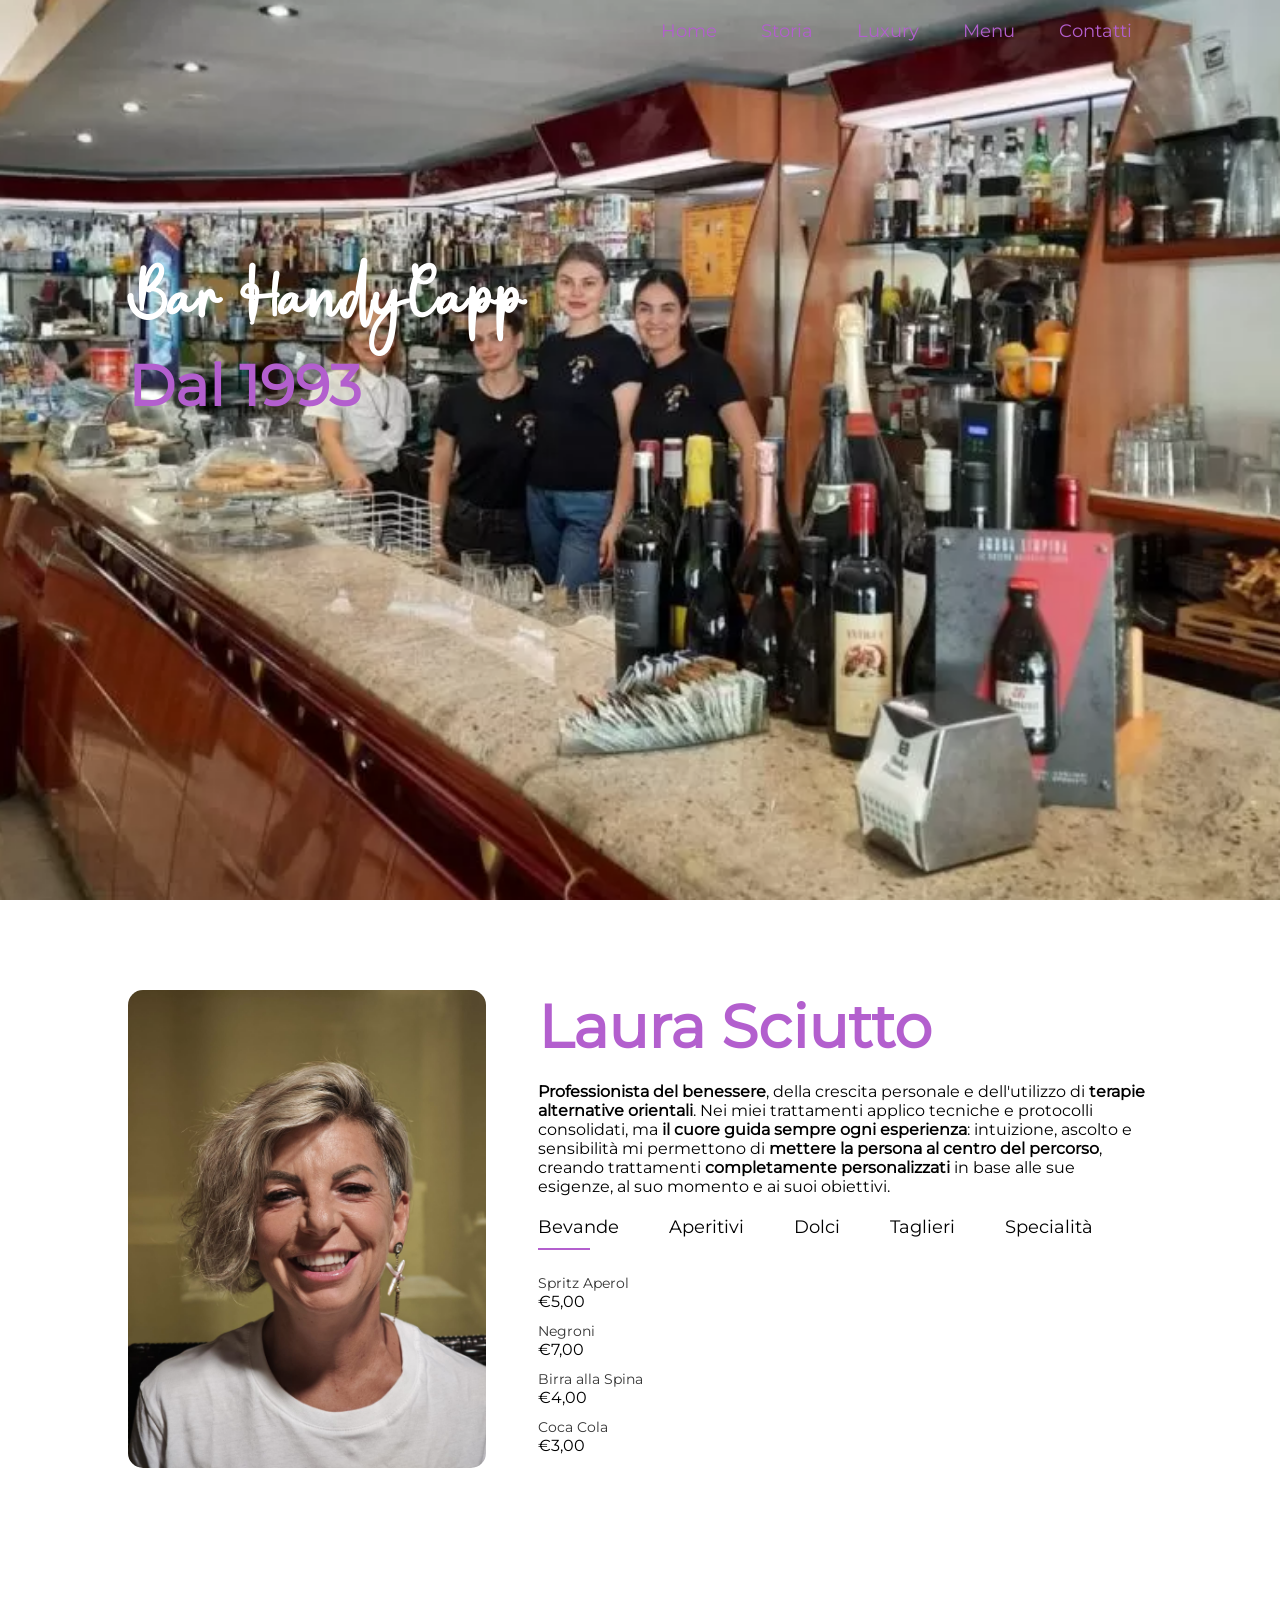
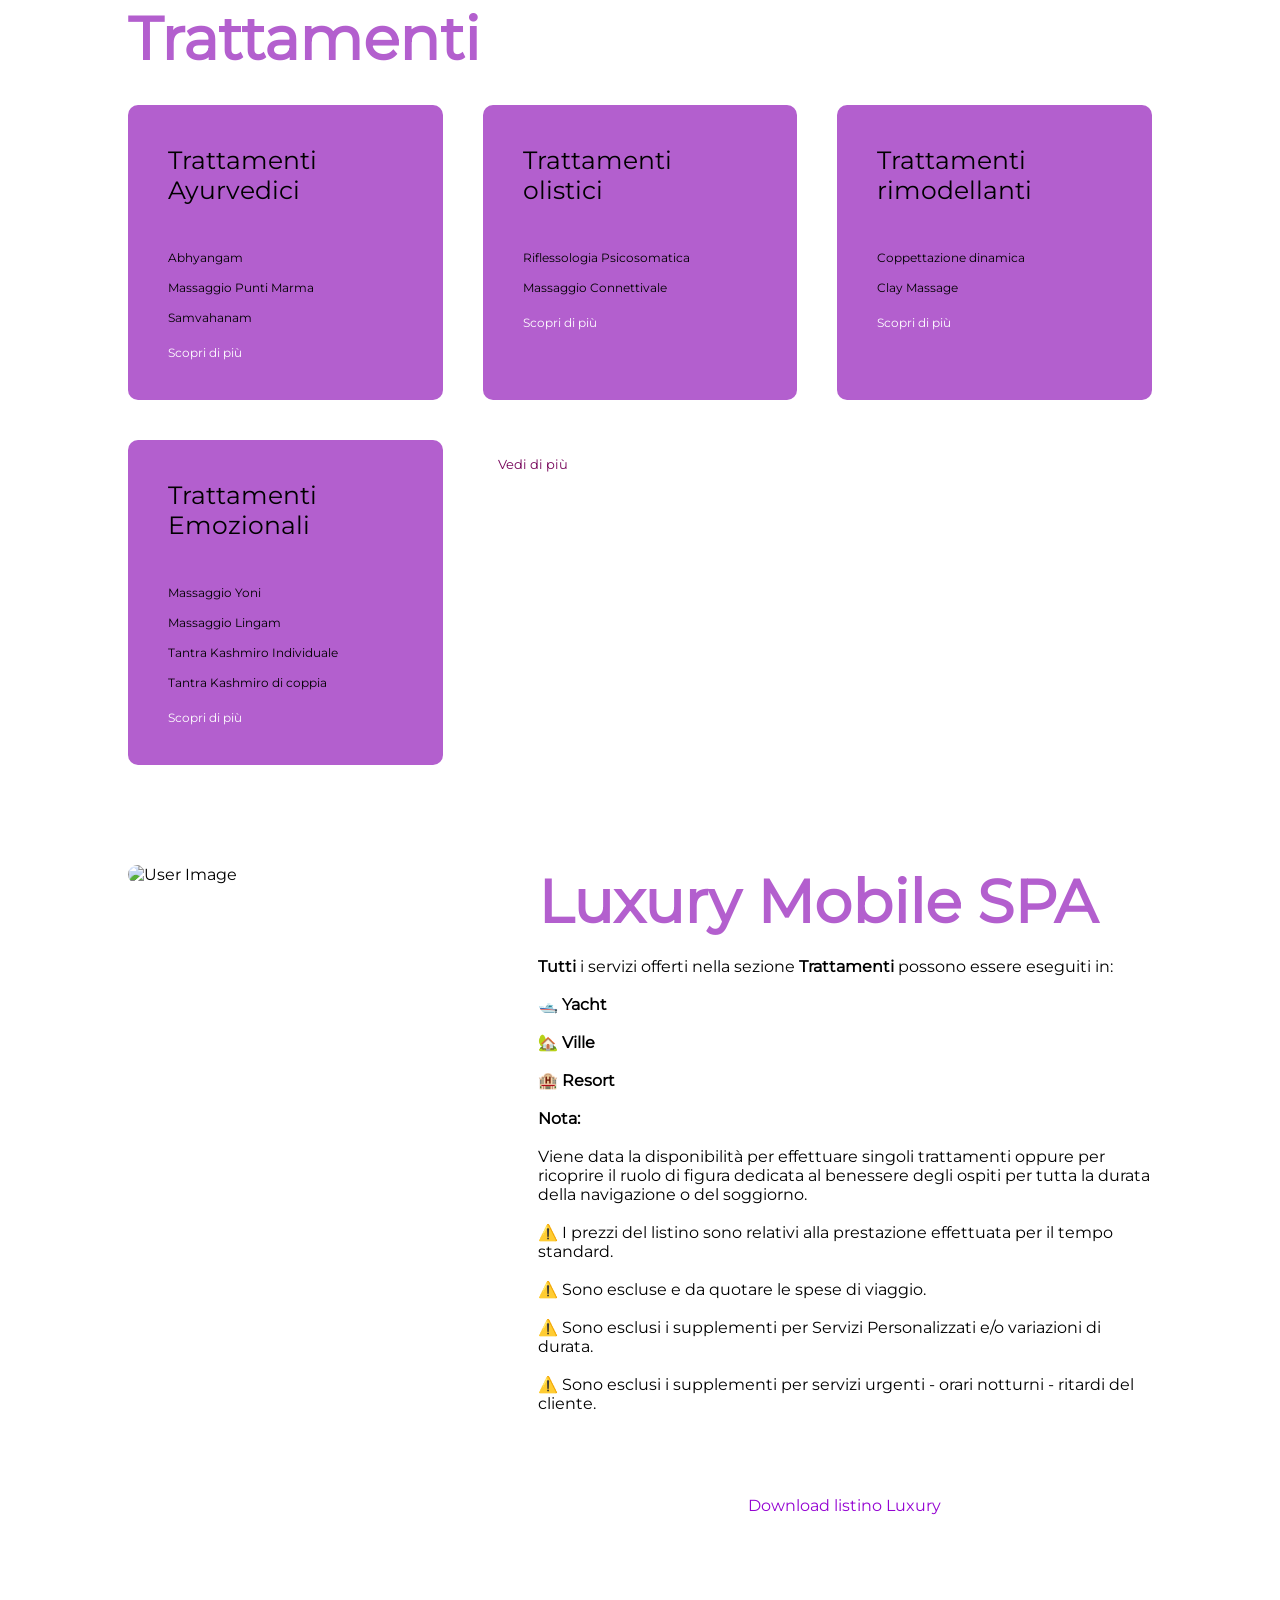
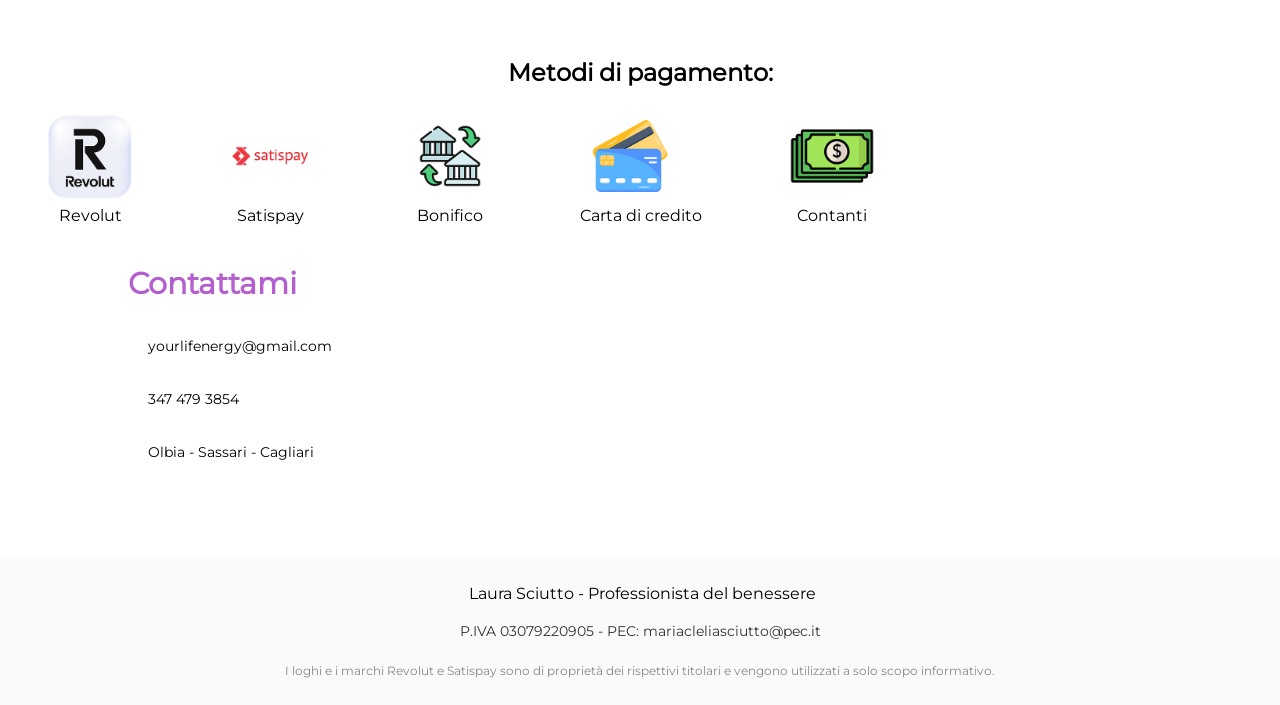
==== commit 7241360d: "w/ on Menu page and structure" ====
--- a/index.html
+++ b/index.html
@@ -4,7 +4,7 @@
     <meta charset="UTF-8">
     <meta http-equiv="X-UA-Compatible" content="IE=edge">
     <meta name="viewport" content="width=device-width, initial-scale=1.0">
-    <title>Your Life Energy</title>
+    <title>Bar HandyCapp</title>
     <link rel="stylesheet" href="style.css">
         
     
@@ -37,8 +37,11 @@
                 <img src=" class=" alt="">
                 <ul id="sidemenu">
                     <li><a href="index.html">Home</a></li>
-                    <li><a href="index.html#about">Bio</a></li>
+                    <li><a href="index.html#about">Storia</a></li>
                     <li><a href="index.html#portfolio">Luxury</a></li>
+                    <li><a href="pages/menu.html">Menu</a></li>
+
+
 
 
 
@@ -53,7 +56,7 @@
                 <p class="z10"></p>
                 <h1 class="z10">
                     <span class="natural-title">Bar HandyCapp</span>
-                    <span class="life-energy">Your Life Energy<br></span><br>
+                    <span class="life-energy">Dal 1993<br></span><br>
                 </h1>
             </div>
 
@@ -77,7 +80,57 @@
 <p><strong>Professionista del benessere</strong>, della crescita personale e dell'utilizzo di <strong>terapie alternative orientali</strong>. Nei miei trattamenti applico tecniche e protocolli consolidati, ma <strong>il cuore guida sempre ogni esperienza</strong>: intuizione, ascolto e sensibilità mi permettono di <strong>mettere la persona al centro del percorso</strong>, creando trattamenti <strong>completamente personalizzati</strong> in base alle sue esigenze, al suo momento e ai suoi obiettivi.</p>
 
 
-
+<div class="tab-titles">
+    <p class="tab-links active-link" onclick="opentab(event, 'bevande')">Bevande</p>
+    <p class="tab-links" onclick="opentab(event, 'aperitivi')">Aperitivi</p>
+    <p class="tab-links" onclick="opentab(event, 'dolci')">Dolci</p>
+    <p class="tab-links" onclick="opentab(event, 'taglieri')">Taglieri</p>
+    <p class="tab-links" onclick="opentab(event, 'specialita')">Specialità</p>
+</div>
+
+<!-- BEVANDE -->
+<div class="tab-contents active-tab" id="bevande">
+    <ul>
+        <li><span>Spritz Aperol</span><br>€5,00</li>
+        <li><span>Negroni</span><br>€7,00</li>
+        <li><span>Birra alla Spina</span><br>€4,00</li>
+        <li><span>Coca Cola</span><br>€3,00</li>
+    </ul>
+</div>
+
+<!-- APERITIVI -->
+<div class="tab-contents" id="aperitivi">
+    <ul>
+        <li><span>Aperitivo Classico</span><br>Patatine, olive e taralli</li>
+        <li><span>Aperitivo Premium</span><br>Tagliere misto con stuzzicheria</li>
+    </ul>
+</div>
+
+<!-- DOLCI -->
+<div class="tab-contents" id="dolci">
+    <ul>
+        <li><span>Tiramisù</span><br>€5,00</li>
+        <li><span>Cheesecake</span><br>€5,50</li>
+        <li><span>Torta della Casa</span><br>€4,50</li>
+    </ul>
+</div>
+
+<!-- TAGLIERI -->
+<div class="tab-contents" id="taglieri">
+    <ul>
+        <li><span>Tagliere Salumi</span><br>€12,00</li>
+        <li><span>Tagliere Formaggi</span><br>€12,00</li>
+        <li><span>Tagliere Misto</span><br>€15,00</li>
+    </ul>
+</div>
+
+<!-- SPECIALITA -->
+<div class="tab-contents" id="specialita">
+    <ul>
+        <li><span>Panino Gourmet</span><br>Hamburger, cheddar e bacon</li>
+        <li><span>Focaccia Speciale</span><br>Crudo, burrata e rucola</li>
+    </ul>
+</div>
 
 
 
@@ -85,30 +138,8 @@
 
 
                                     </p>
-                                    <div class="tab-titles">
-                                        <p class="tab-links active-link" onclick="opentab('skills')">Categorie</p>
-                                        <!---
-                                        <p class="tab-links" onclick="opentab('experience')">Esperienza</p>
-                                            --->
-
-                                        <p class="tab-links" onclick="opentab('education')">Formazione</p>
-                                    </div>
-                                    <div class="tab-contents active-tab" id="skills">
-                                        <ul>
-                                            <li><span>Massaggi Rilassanti</span><br>Tecniche dedicate al rilassamento e al recupero del benessere psicofisico.</li>
-                                            
-                                            <li><span>Massaggi Ayurvedici</span><br>Trattamenti ispirati alla tradizione ayurvedica per riequilibrare corpo, mente ed energia.</li>
-                                            <li><span>Crioterapia Estetica e Rigenerativa</span><br>Facilita la produzione di collagene, migliora l’aspetto ed agisce con effetto fat removal sul corpo.</li>
-
-                                        <li><span>Percorsi di Tantra Kashmiro</span><br>Esperienze ispirate alla tradizione tantrica del Kashmir per armonizzare energia e consapevolezza.</li>
-                                            <li><span>Massaggi Emozionali e Consapevoli</span><br>Percorsi di consapevolezza corporea ed emotiva orientati al rilassamento e alla presenza.</li>
-                                            <li><span>Massaggi Terapeutici Profondi</span><br>Trattamenti profondi per sciogliere tensioni muscolari e contratture persistenti.</li>
-                                            <li><span>Tapping e Riprogrammazione Sistema Nervoso</span><br>Tecniche finalizzate alla gestione dello stress e al riequilibrio emotivo.</li>
-                                            <li><span>Coppettazione</span><br>Trattamenti tradizionali che favoriscono il rilascio delle tensioni e il benessere generale.</li>
-
-
-                                        </ul>
-                                    </div>
+                                  
+                                   
                                  <!---   <div class="tab-contents" id="experience">
                                         <ul>
                                             <li><span>UI / UX</span><br>Video Making per 1, 2, 3</li>
@@ -118,26 +149,7 @@
                                     </div>
 
                                     ---->
-                                    <div class="tab-contents" id="education">
-                                        <ul>
-                                            <li><span>Accademia Yoga Scuola Olistica Ananda Ashram, Milano</span><br>Operatore Olistico Ayurvedico, 2024</li>
-                                            <li><span>Scuola Professionale di Massaggi DIABASI, Udine</span><br>Attestato Massaggio Thailandese Tradizionale e Thai Oil, 2022</li>
-                                            <li><span>Accademia Oligenesi, Reggio Emilia</span><br>Attestato di Riﬂessologia Psicosomaca, 2023</li>
-                                            <li><span>Azienda ZoneRiﬂesse di formazione olisca, Vicenza</span><br>Attestato di Massaggio Connettivale come terapia Riﬂessogena, 2023</li>
-                                            <li><span>Accademia di Kinesiologia & Institute of Cyberkinetics, Milano</span><br>Diploma di Kinesiologia, 2023 </li>
-                                            <li><span>Dr.ssa Barbara Zanardo, Lecco</span><br>Attestato di Formazione come Lettore di Registri Akashici, di Primo e Secondo Livello, 2023</li>
-                                            <li><span>Centro Formativo Venicia da Costa, Milano</span><br>Attestato per la Pratica di Legnoterapia, 2025</li>
-                                            <li><span>Accademia italiana Massaggi, Milano</span><br>Attestato di Operatore con il metodo della Coppettazione, 2025</li>
-
-                                            <li><span>Istituto Maithuna, Anghiara</span><br>Corsi di Formazione Tantra, 2025</li>
-
-                                            <li><span>Istituto Animalistica di Anna La Malfa, Genova</span><br>Attestato di Art of Touch Massaggio Tantrico, 2025</li>
-                                            <li><span>Accademia Alberto Valenza, Roma </span><br>Attestato di Operatore Clay Massage, 2025</li>
-                                            <li><span>BMV Academy, Milano</span><br>Attestato di Body Girl Transformation Coach del Metodo Lumat, 2025</li>
-                                            <li><span>Clinica Salubrious della Dr.ssa Sheena Dhaneesh a Vatkala, India</span><br>Attestato Punti Marma, 2026</li>
-
-                                        </ul>
-                                    </div>
+                                
                                 </div>
                             </div>
                         </div>
@@ -483,21 +495,22 @@
 
                     <!----- // Script change tab   ----->
                     <script>
-                        var tablinks = document.getElementsByClassName("tab-links");
-                        var tabcontents = document.getElementsByClassName("tab-contents");
-
-                        function opentab(tabname) {
-                            for (tablink of tablinks) {
-                                tablink.classList.remove("active-link");
-                            }
-
-                            for (tabcontent of tabcontents) {
-                                tabcontent.classList.remove("active-tab");
-                            }
-
-                            event.currentTarget.classList.add("active-link");
-                            document.getElementById(tabname).classList.add("active-tab");
-                        }
+                       var tablinks = document.getElementsByClassName("tab-links");
+var tabcontents = document.getElementsByClassName("tab-contents");
+
+function opentab(event, tabname) {
+
+    for (let tablink of tablinks) {
+        tablink.classList.remove("active-link");
+    }
+
+    for (let tabcontent of tabcontents) {
+        tabcontent.classList.remove("active-tab");
+    }
+
+    event.currentTarget.classList.add("active-link");
+    document.getElementById(tabname).classList.add("active-tab");
+}
                     </script>
 
                     <script>
--- a/style.css
+++ b/style.css
@@ -112,6 +112,43 @@
 }
 
 
+.menu-container{
+    width:100%;
+    min-height:100vh;
+    padding:30px 20px;
+}
+
+.menu-header{
+    text-align:center;
+    margin-bottom:30px;
+}
+
+.menu-header h1{
+    font-size:2.5rem;
+    margin-bottom:10px;
+}
+
+.menu-header p{
+    opacity:.8;
+}
+
+.menu-scroll{
+    display:flex;
+    flex-direction:column;
+    align-items:center;
+    gap:25px;
+}
+
+.menu-scroll img{
+    width:100%;
+    max-width:900px;
+    height:auto;
+    display:block;
+    border-radius:12px;
+    box-shadow:0 5px 20px rgba(0,0,0,.15);
+}
+
+
 
 .background-image {
 	z-index: 0;
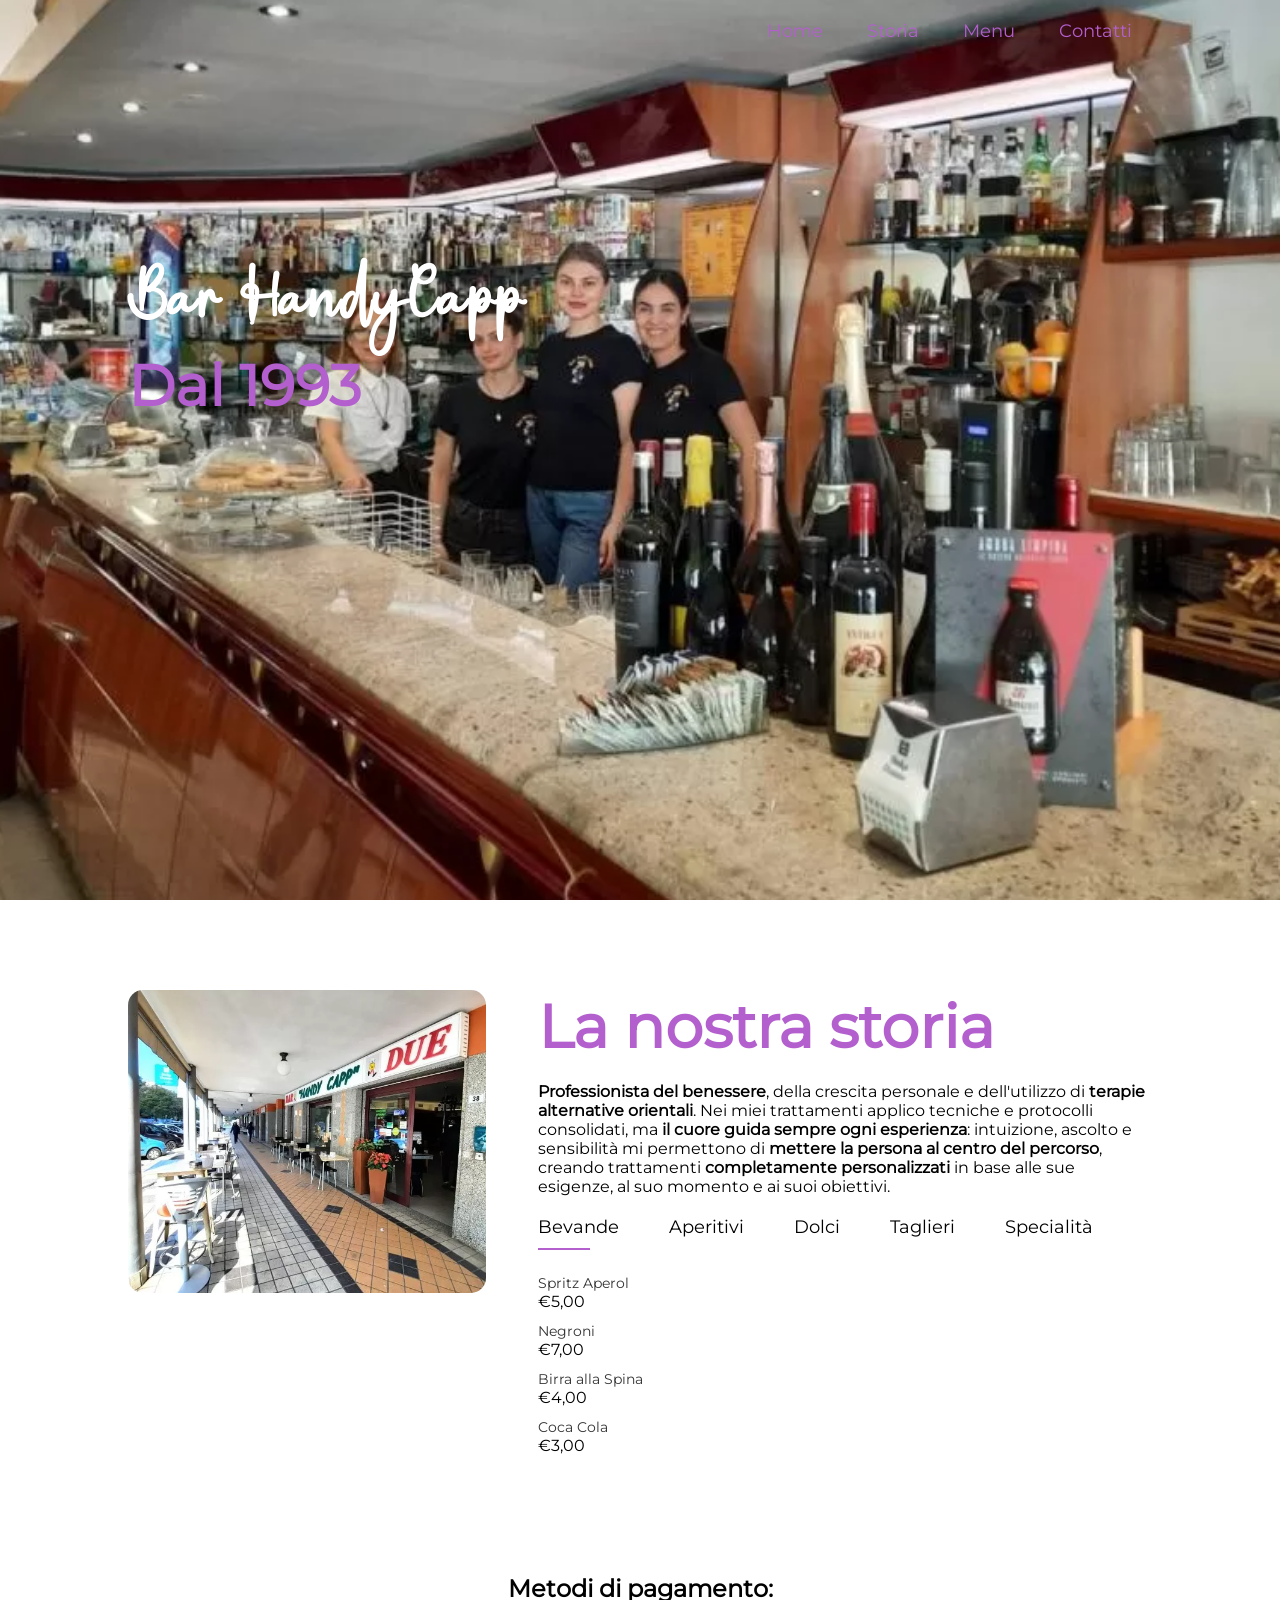
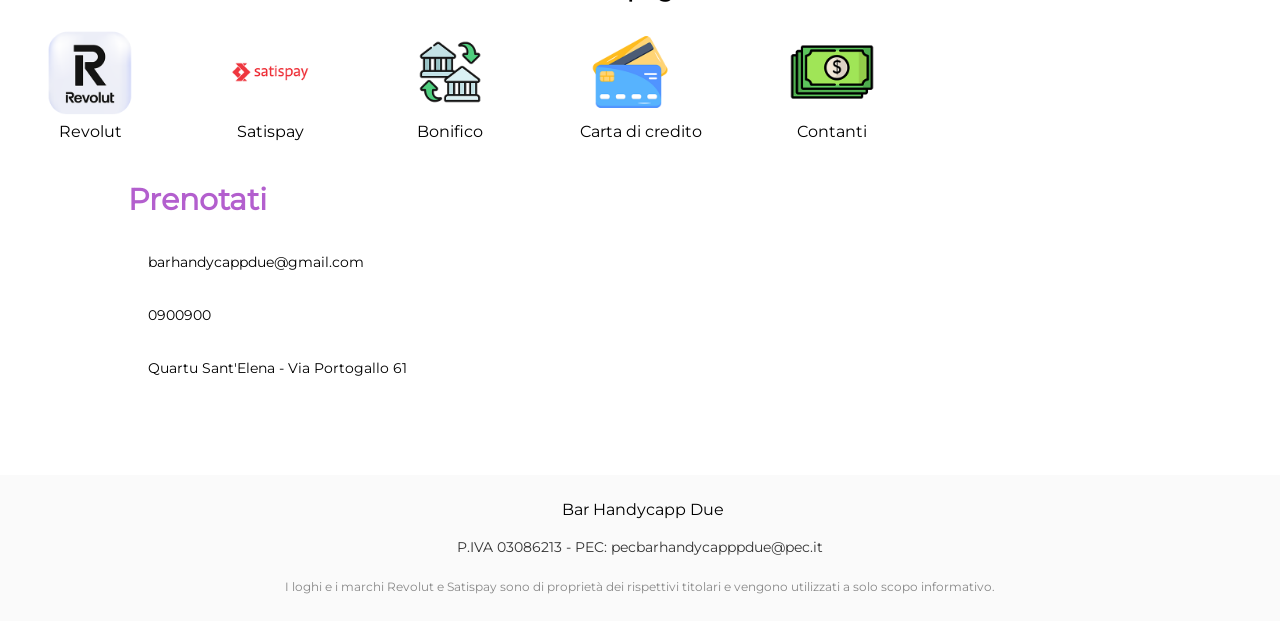
==== commit 7fd2990b: "w/ on Menu page and structure" ====
--- a/index.html
+++ b/index.html
@@ -38,7 +38,6 @@
                 <ul id="sidemenu">
                     <li><a href="index.html">Home</a></li>
                     <li><a href="index.html#about">Storia</a></li>
-                    <li><a href="index.html#portfolio">Luxury</a></li>
                     <li><a href="pages/menu.html">Menu</a></li>
 
 
@@ -71,10 +70,10 @@
                         <div class="container">
                             <div class="row">
                                 <div class="about-col-1">
-                                    <img src="Images/laura.jpeg" alt="User Image">
+                                    <img src="Images/handycapp_1.png" alt="User Image">
                                 </div>
                                 <div class="about-col-2">
-                                    <h1 class="subtitle">Laura Sciutto</h1> <br>
+                                    <h1 class="subtitle">La nostra storia</h1> <br>
                                     <p>
 
 <p><strong>Professionista del benessere</strong>, della crescita personale e dell'utilizzo di <strong>terapie alternative orientali</strong>. Nei miei trattamenti applico tecniche e protocolli consolidati, ma <strong>il cuore guida sempre ogni esperienza</strong>: intuizione, ascolto e sensibilità mi permettono di <strong>mettere la persona al centro del percorso</strong>, creando trattamenti <strong>completamente personalizzati</strong> in base alle sue esigenze, al suo momento e ai suoi obiettivi.</p>
@@ -158,7 +157,7 @@
 
 
                     <!----- // Services   ----->
-                    <div id="services">
+             <!----       <div id="services">
                         <div class="container">
                             <h1 class="subtitle">Trattamenti</h1>
                             <div class="services-list">
@@ -241,43 +240,14 @@
                         </div>
                     </div>
 
-                          
-
+                     --->     
+<!----
                      <div id="portfolio">
                         
                         <div class="container">
                         <!--- <h1 class="subtitle">Trattamenti</h1> <br>   --->
 
-                            <div class="row">
-                                <div class="about-col-1">
-                                <!----    <img src="https://media4.giphy.com/media/v1.Y2lkPTc5MGI3NjExMDM2b2tpdm4yOGtpNjM2ajllaDZjdzZzNHp0YTQ0NGMwZ3F0ZmhsYiZlcD12MV9pbnRlcm5hbF9naWZfYnlfaWQmY3Q9Zw/cVSvT9LBbPFaJhjDbG/giphy.gif" alt="User Image"> --->
-                                <img src="https://media0.giphy.com/media/v1.Y2lkPTc5MGI3NjExMnRvempqcW9yYzNmdWs5ZzNkcnY0MnE2Y3lvOG45enZxNmZnMDY5ZCZlcD12MV9pbnRlcm5hbF9naWZfYnlfaWQmY3Q9Zw/8rpeqB1r9T0OQZ7Vj2/giphy.gif" alt="User Image">
-
-                                </div>
-                                <div class="about-col-2">
-                                    <h1 class="subtitle">Luxury Mobile SPA</h1> <br>
-                                    <p>
-
-<p><strong>Tutti</strong> i servizi offerti nella sezione <strong>Trattamenti</strong> possono essere eseguiti in: <br><br>
-🛥️ <strong>Yacht</strong><br><br>
-🏡 <strong>Ville </strong><br><br>
-🏨 <strong>Resort</strong><br><br>
-
-        <div class="massage-section"><strong>Nota:</strong></div> <br>
-        Viene data la disponibilità per effettuare singoli trattamenti oppure per ricoprire il ruolo di figura dedicata al benessere degli ospiti per tutta la durata della navigazione o del soggiorno. <br><br>
-
-                <div class="massage-content">
-⚠️ I prezzi del listino sono relativi alla prestazione effettuata per il tempo standard.<br><br>
-⚠️ Sono escluse e da quotare le spese di viaggio.<br><br>
-⚠️ Sono esclusi i supplementi per Servizi Personalizzati e/o variazioni di durata.<br><br>
-⚠️ Sono esclusi i supplementi per servizi urgenti - orari notturni - ritardi del cliente.<br><br>
-
-
-
-                                     <a href="/PDF/Brochure Trattamenti Luxury.pdf" download class="btn">Download listino Luxury</a>
-
-
-        </div>
+
           
 
 
@@ -434,17 +404,17 @@
                         <div class=" container">
                             <div class="row">
                                 <div class="contact-left">
-                                    <h1 class="subtitle subtitle3">Contattami</h1>
-                                    <p><i class="fa-solid fa-envelope"></i> <a class="btnphone" href="mailto:yourlifenergy@gmail.com">yourlifenergy@gmail.com</a></p>
-                                    <p><i class="fa-brands fa-whatsapp"></i><a class="btnphone" href="https://wa.me/3474793854"target="_blank">347 479 3854</a></p>
-
-
-                                      <p><i class="fa-solid fa-location-dot"></i> <a class="">Olbia - Sassari - Cagliari</a></p>
+                                    <h1 class="subtitle subtitle3">Prenotati</h1>
+                                    <p><i class="fa-solid fa-envelope"></i> <a class="btnphone" href="mailto:yourlifenergy@gmail.com">barhandycappdue@gmail.com</a></p>
+                                    <p><i class="fa-brands fa-whatsapp"></i><a class="btnphone" href="https://wa.me/0909990"target="_blank">0900900</a></p>
+
+
+                                      <p><i class="fa-solid fa-location-dot"></i> <a class="">Quartu Sant'Elena - Via Portogallo 61</a></p>
 
                                     <div class="social-icons">
-                                        <a href="https://www.facebook.com/maria.sciutto?locale=it_IT"><i class="fa-brands fa-facebook"></i></a>
+                                        <a href="https://www.facebook.com/barhandycappdue"><i class="fa-brands fa-facebook"></i></a>
                                     <!---    <a href=""><i class="fa-brands fa-twitter"></i></a>  -->
-                                        <a href="https://www.instagram.com/laurettasciutto/"><i class="fa-brands fa-instagram"></i></a>
+                                        <a href="https://www.instagram.com/barhandycappdue/"><i class="fa-brands fa-instagram"></i></a>
                                      <!----  <a href="https://www.linkedin.com/in/fausto-rabatti-758404223/"><i class="fa-brands fa-linkedin"></i></a> --->
 
                                     </div>
@@ -475,9 +445,9 @@
                    
 
                      <div class="copyright">
-    <p><i class="fa-solid fa-spa"></i> Laura Sciutto - Professionista del benessere</p> 
+    <p><i class="fa-solid fa-spa"></i> Bar Handycapp Due</p> 
     <br>
-    <span class="dati-contatto">P.IVA 03079220905 - PEC: mariacleliasciutto@pec.it</span>
+    <span class="dati-contatto">P.IVA 03086213 - PEC: pecbarhandycapppdue@pec.it</span>
     <br>
     <span class="disclaimer-marchi">I loghi e i marchi Revolut e Satispay sono di proprietà dei rispettivi titolari e vengono utilizzati a solo scopo informativo.</span>
 </div>
